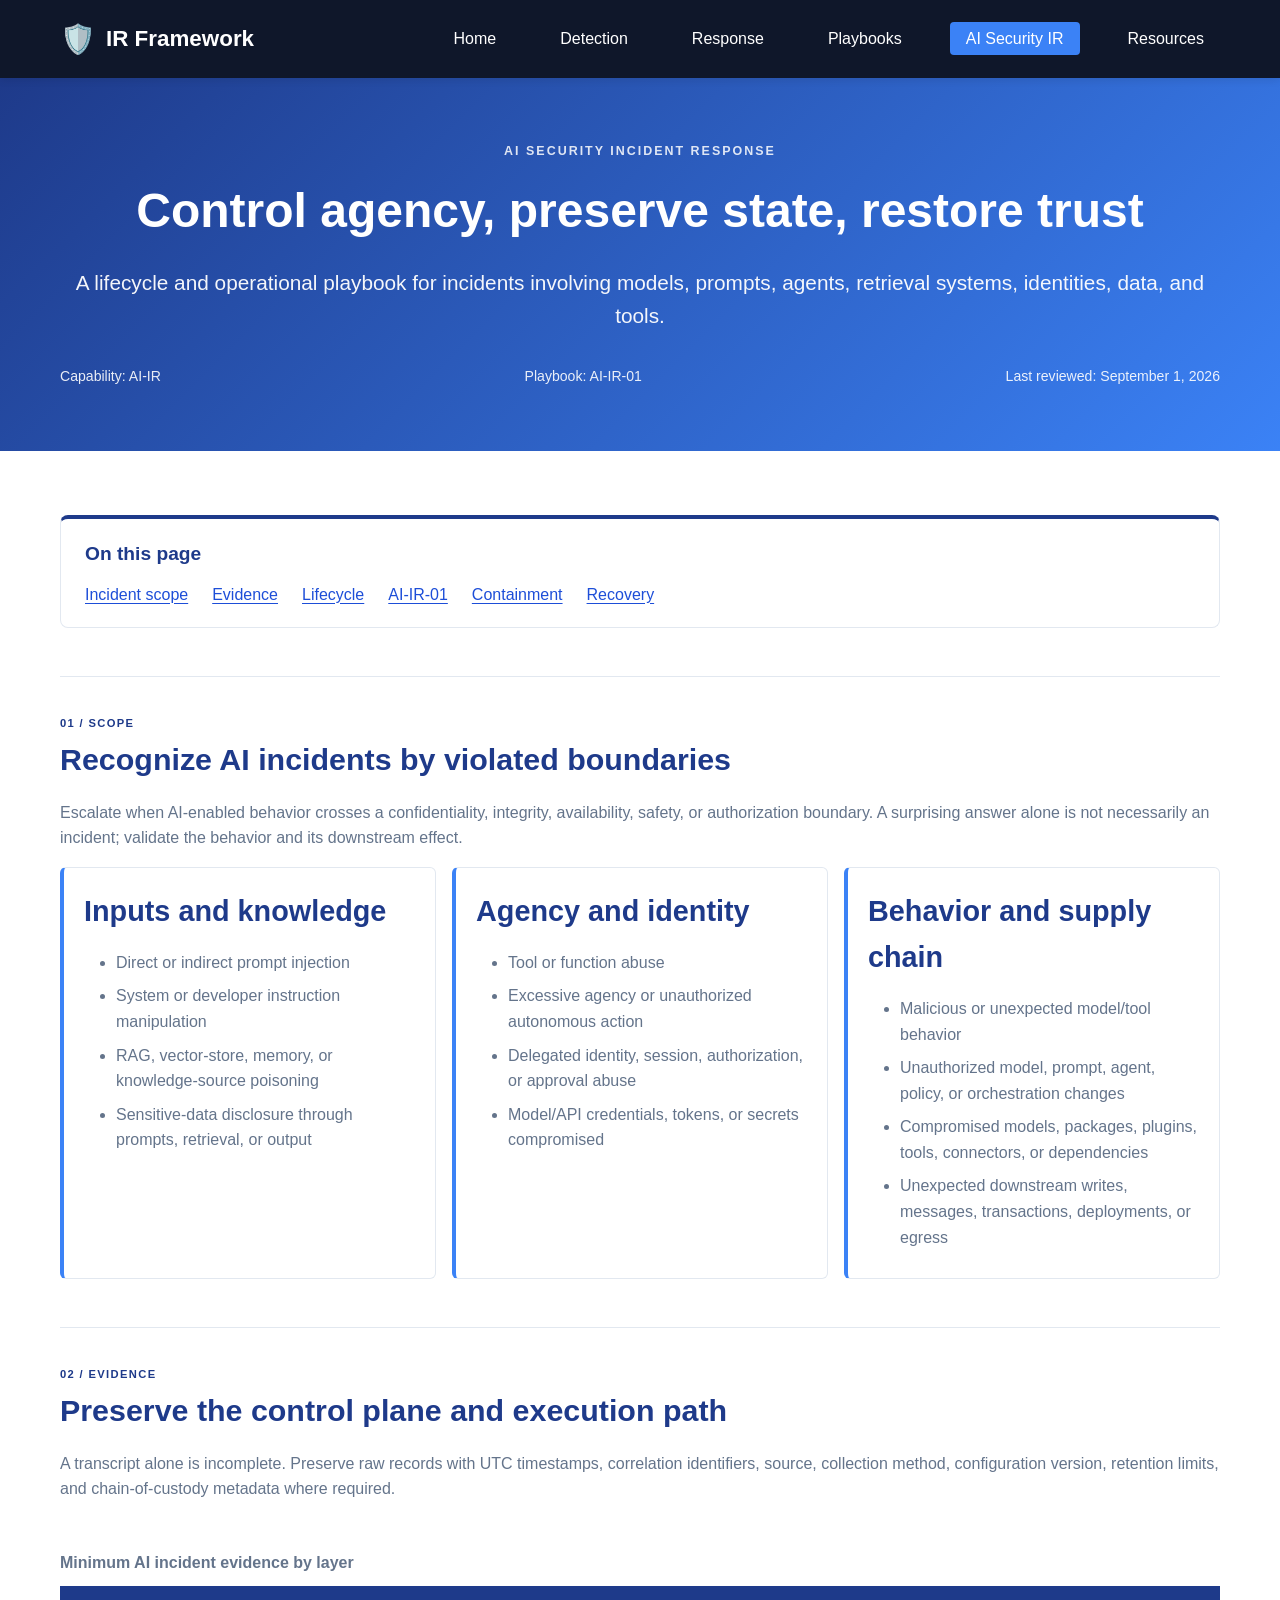
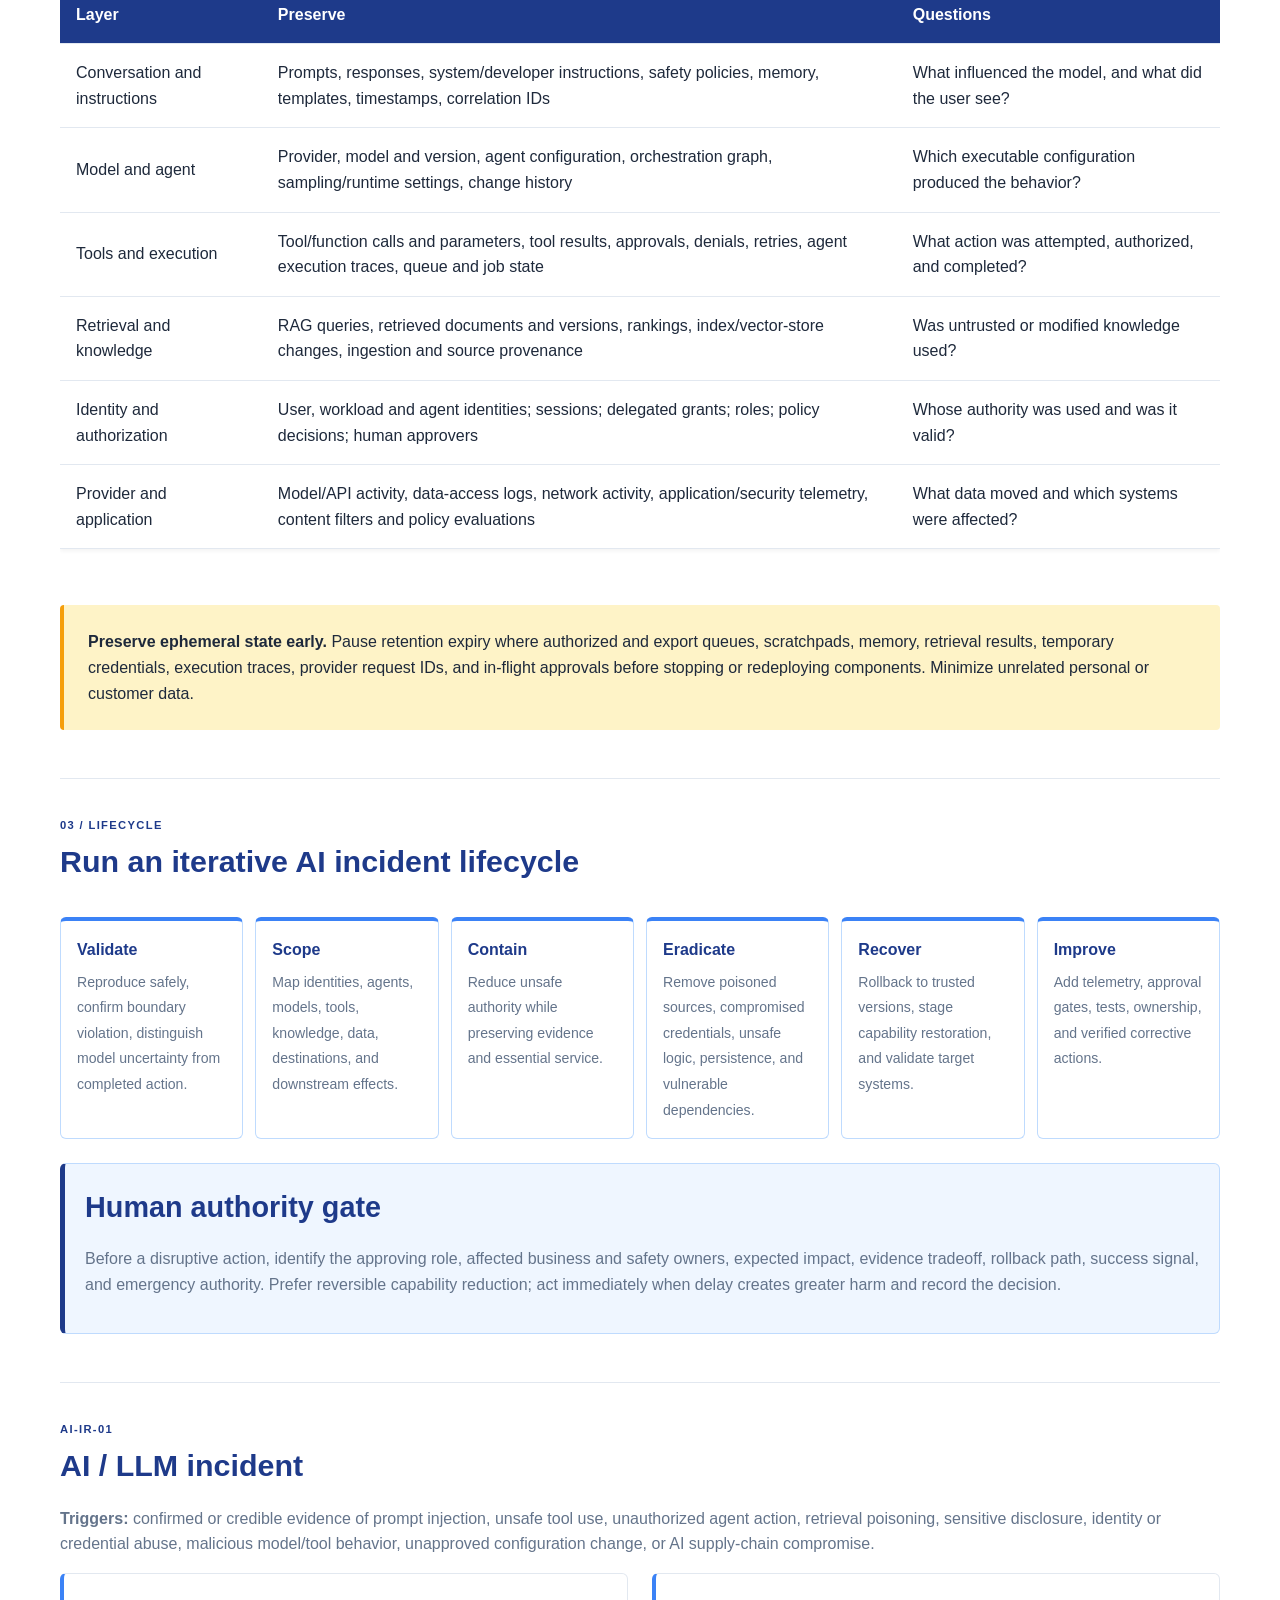
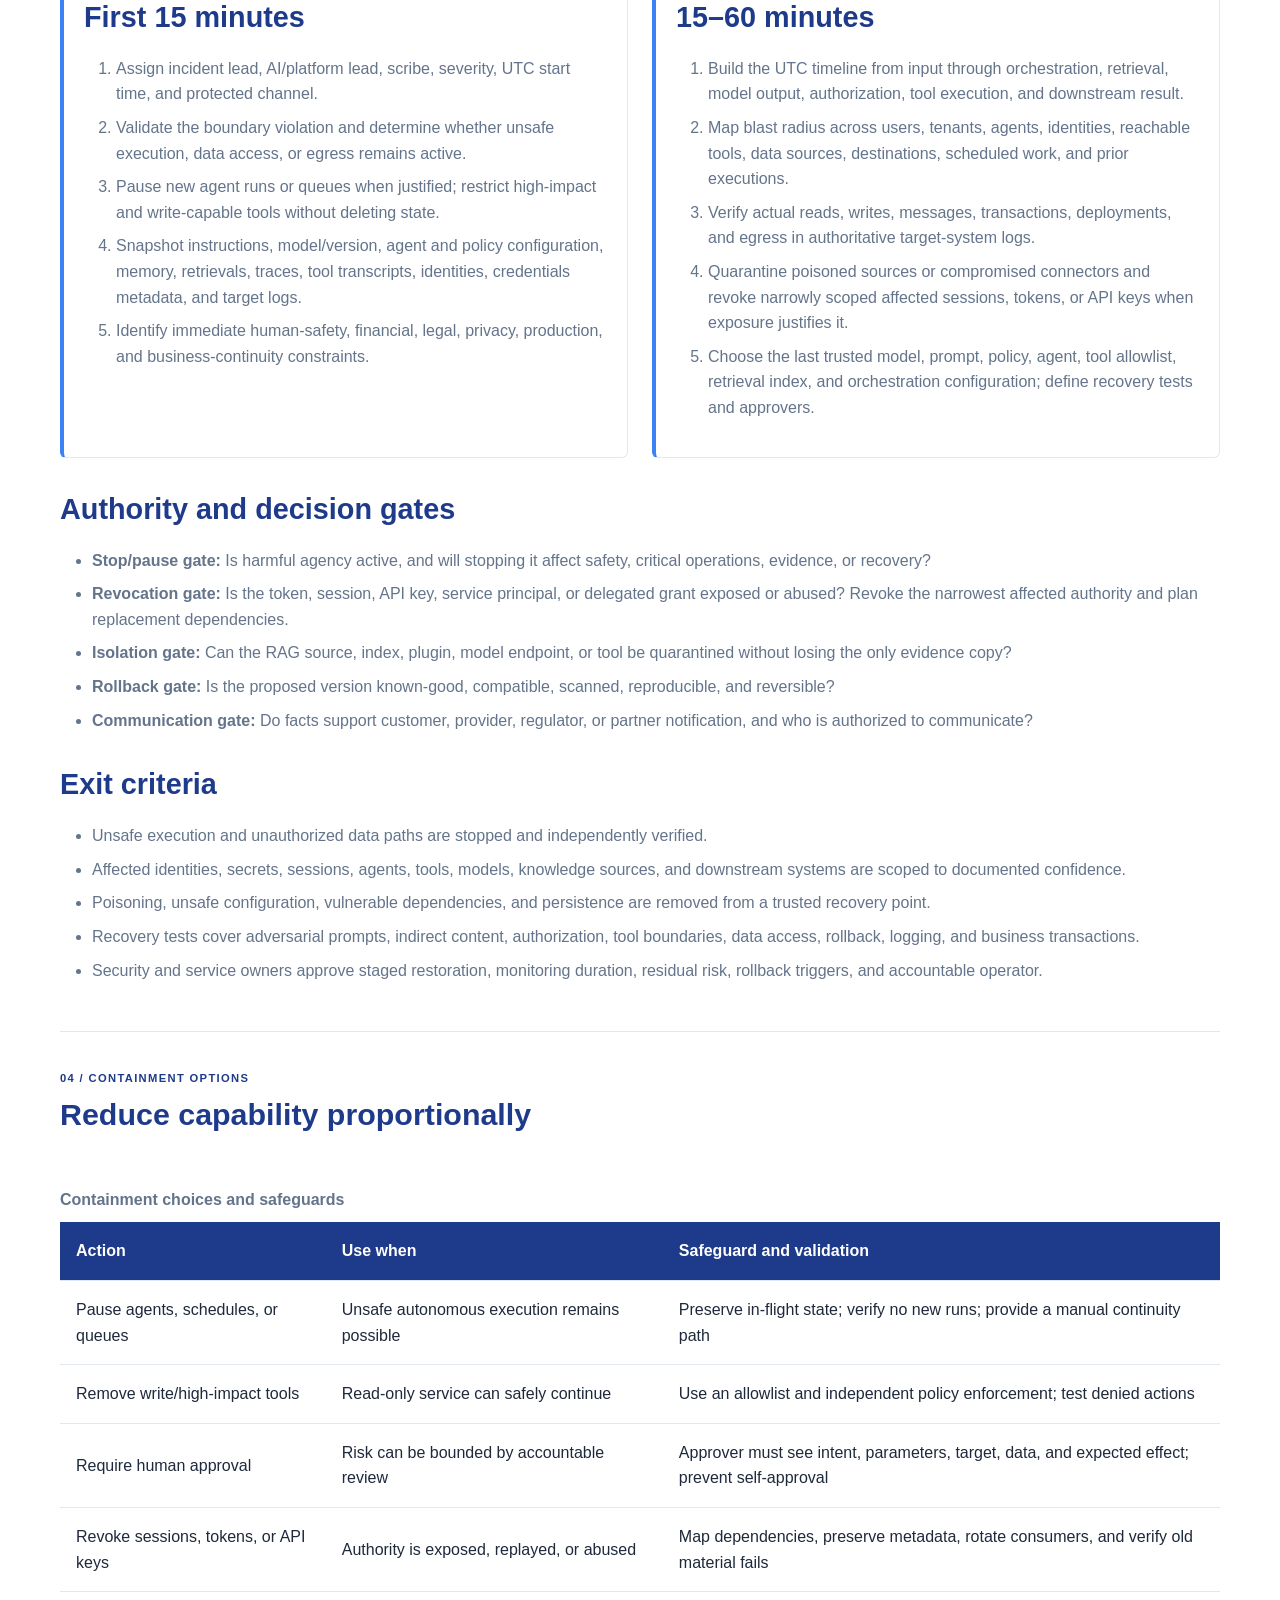
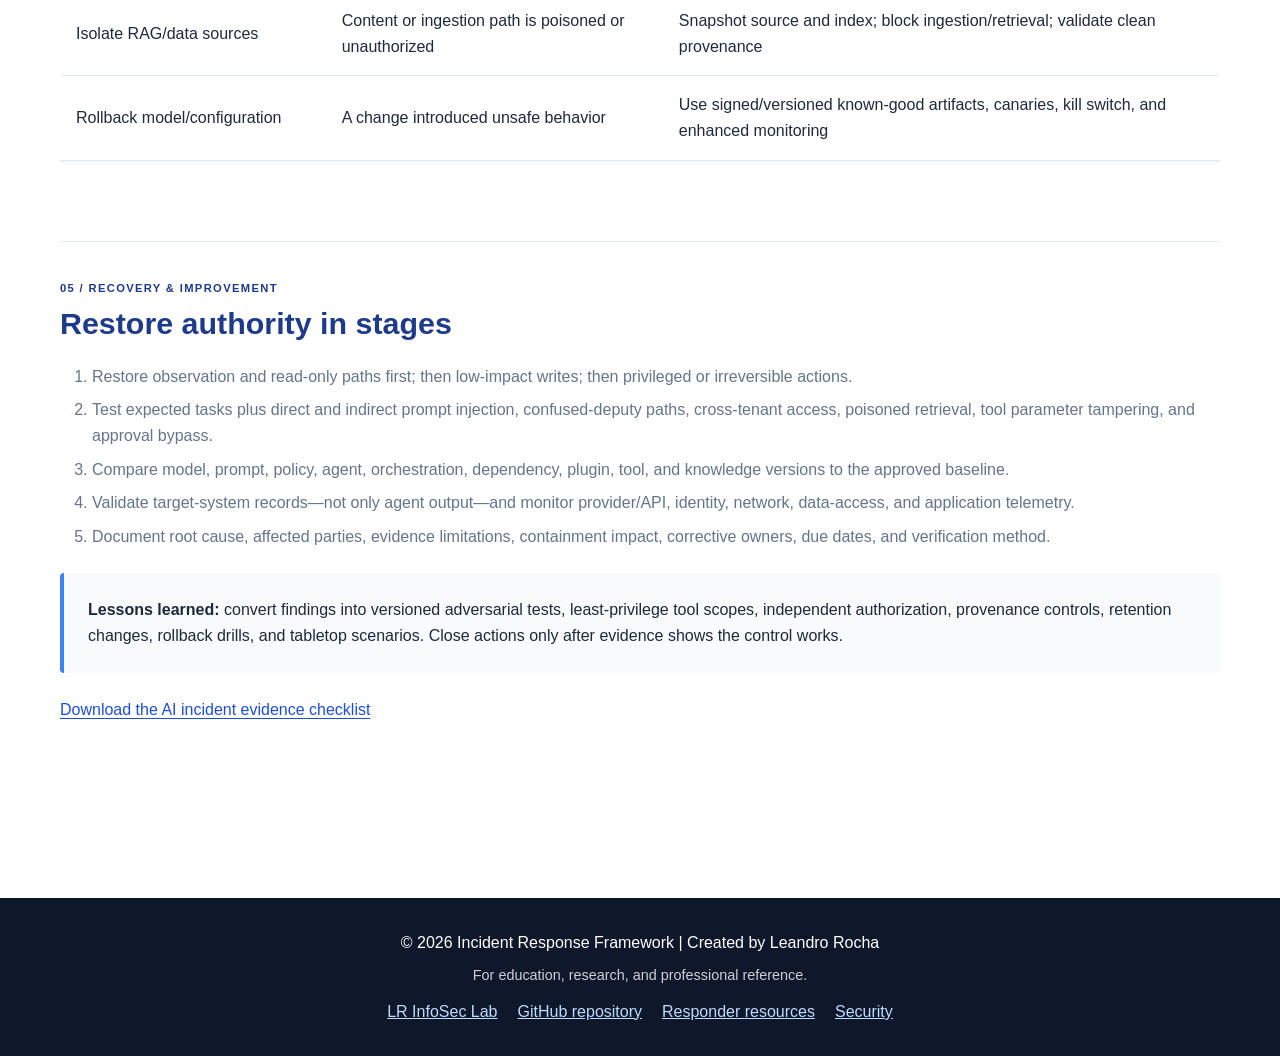
==== ai-security-ir.html @ ef82b5c9 "Add AI security incident response modernization" ====
<!DOCTYPE html>
<html lang="en">
<head>
    <meta charset="UTF-8"><meta name="viewport" content="width=device-width, initial-scale=1.0">
    <meta name="description" content="Operational AI and LLM incident response guidance covering agents, prompt injection, tools, retrieval, identities, evidence, containment, rollback, and recovery.">
    <meta http-equiv="Content-Security-Policy" content="default-src 'self'; style-src 'self'; script-src 'self'; img-src 'self' data:; font-src 'self'; connect-src 'none'; object-src 'none'; base-uri 'self'; form-action 'none'; upgrade-insecure-requests">
    <link rel="canonical" href="https://lrinfosec.com/IncidentResponse/ai-security-ir.html"><meta property="og:title" content="AI Security Incident Response | IR Framework"><meta property="og:description" content="Operational response guidance for incidents involving models, agents, retrieval systems, identities, and tools."><meta property="og:type" content="article"><meta property="og:url" content="https://lrinfosec.com/IncidentResponse/ai-security-ir.html">
    <title>AI Security Incident Response | IR Framework</title><link rel="icon" href="favicon.svg" type="image/svg+xml"><link rel="stylesheet" href="css/style.css">
</head>
<body>
    <a class="skip-link" href="#main-content">Skip to main content</a>
    <nav class="navbar" aria-label="Primary navigation"><div class="nav-container"><a class="nav-logo nav-logo-link" href="index.html" aria-label="IR Framework home"><span class="logo-icon" aria-hidden="true">🛡️</span><span class="logo-text">IR Framework</span></a><ul class="nav-menu"><li><a href="index.html">Home</a></li><li><a href="detection.html">Detection</a></li><li><a href="response.html">Response</a></li><li><a href="playbooks.html">Playbooks</a></li><li><a href="ai-security-ir.html" class="active" aria-current="page">AI Security IR</a></li><li><a href="resources.html">Resources</a></li></ul><button class="mobile-menu-toggle" type="button" aria-label="Open navigation menu" aria-expanded="false">☰</button></div></nav>
    <header class="hero hero-compact"><div class="container"><p class="eyebrow">AI SECURITY INCIDENT RESPONSE</p><h1>Control agency, preserve state, restore trust</h1><p class="hero-subtitle">A lifecycle and operational playbook for incidents involving models, prompts, agents, retrieval systems, identities, data, and tools.</p><div class="version-bar"><span>Capability: AI-IR</span><span>Playbook: AI-IR-01</span><span>Last reviewed: September 1, 2026</span></div></div></header>
    <main id="main-content"><section><div class="container">
        <nav class="page-index" aria-label="AI Security Incident Response sections"><h2>On this page</h2><div class="page-index-links"><a href="#scope">Incident scope</a><a href="#evidence">Evidence</a><a href="#lifecycle">Lifecycle</a><a href="#playbook">AI-IR-01</a><a href="#containment">Containment</a><a href="#recovery">Recovery</a></div></nav>

        <div class="content-section operational-section" id="scope"><span class="resource-tag">01 / SCOPE</span><h2>Recognize AI incidents by violated boundaries</h2><p>Escalate when AI-enabled behavior crosses a confidentiality, integrity, availability, safety, or authorization boundary. A surprising answer alone is not necessarily an incident; validate the behavior and its downstream effect.</p><div class="three-column"><div class="engineering-card"><h3>Inputs and knowledge</h3><ul><li>Direct or indirect prompt injection</li><li>System or developer instruction manipulation</li><li>RAG, vector-store, memory, or knowledge-source poisoning</li><li>Sensitive-data disclosure through prompts, retrieval, or output</li></ul></div><div class="engineering-card"><h3>Agency and identity</h3><ul><li>Tool or function abuse</li><li>Excessive agency or unauthorized autonomous action</li><li>Delegated identity, session, authorization, or approval abuse</li><li>Model/API credentials, tokens, or secrets compromised</li></ul></div><div class="engineering-card"><h3>Behavior and supply chain</h3><ul><li>Malicious or unexpected model/tool behavior</li><li>Unauthorized model, prompt, agent, policy, or orchestration changes</li><li>Compromised models, packages, plugins, tools, connectors, or dependencies</li><li>Unexpected downstream writes, messages, transactions, deployments, or egress</li></ul></div></div></div>

        <div class="content-section operational-section" id="evidence"><span class="resource-tag">02 / EVIDENCE</span><h2>Preserve the control plane and execution path</h2><p>A transcript alone is incomplete. Preserve raw records with UTC timestamps, correlation identifiers, source, collection method, configuration version, retention limits, and chain-of-custody metadata where required.</p><div class="table-scroll" tabindex="0" aria-label="AI incident evidence requirements, horizontally scrollable"><table><caption>Minimum AI incident evidence by layer</caption><thead><tr><th scope="col">Layer</th><th scope="col">Preserve</th><th scope="col">Questions</th></tr></thead><tbody><tr><td>Conversation and instructions</td><td>Prompts, responses, system/developer instructions, safety policies, memory, templates, timestamps, correlation IDs</td><td>What influenced the model, and what did the user see?</td></tr><tr><td>Model and agent</td><td>Provider, model and version, agent configuration, orchestration graph, sampling/runtime settings, change history</td><td>Which executable configuration produced the behavior?</td></tr><tr><td>Tools and execution</td><td>Tool/function calls and parameters, tool results, approvals, denials, retries, agent execution traces, queue and job state</td><td>What action was attempted, authorized, and completed?</td></tr><tr><td>Retrieval and knowledge</td><td>RAG queries, retrieved documents and versions, rankings, index/vector-store changes, ingestion and source provenance</td><td>Was untrusted or modified knowledge used?</td></tr><tr><td>Identity and authorization</td><td>User, workload and agent identities; sessions; delegated grants; roles; policy decisions; human approvers</td><td>Whose authority was used and was it valid?</td></tr><tr><td>Provider and application</td><td>Model/API activity, data-access logs, network activity, application/security telemetry, content filters and policy evaluations</td><td>What data moved and which systems were affected?</td></tr></tbody></table></div><div class="warning-box"><strong>Preserve ephemeral state early.</strong> Pause retention expiry where authorized and export queues, scratchpads, memory, retrieval results, temporary credentials, execution traces, provider request IDs, and in-flight approvals before stopping or redeploying components. Minimize unrelated personal or customer data.</div></div>

        <div class="content-section operational-section" id="lifecycle"><span class="resource-tag">03 / LIFECYCLE</span><h2>Run an iterative AI incident lifecycle</h2><div class="workflow" aria-label="AI incident response lifecycle"><div class="workflow-step"><strong>Validate</strong><span>Reproduce safely, confirm boundary violation, distinguish model uncertainty from completed action.</span></div><div class="workflow-step"><strong>Scope</strong><span>Map identities, agents, models, tools, knowledge, data, destinations, and downstream effects.</span></div><div class="workflow-step"><strong>Contain</strong><span>Reduce unsafe authority while preserving evidence and essential service.</span></div><div class="workflow-step"><strong>Eradicate</strong><span>Remove poisoned sources, compromised credentials, unsafe logic, persistence, and vulnerable dependencies.</span></div><div class="workflow-step"><strong>Recover</strong><span>Rollback to trusted versions, stage capability restoration, and validate target systems.</span></div><div class="workflow-step"><strong>Improve</strong><span>Add telemetry, approval gates, tests, ownership, and verified corrective actions.</span></div></div><div class="decision-gate"><h3>Human authority gate</h3><p>Before a disruptive action, identify the approving role, affected business and safety owners, expected impact, evidence tradeoff, rollback path, success signal, and emergency authority. Prefer reversible capability reduction; act immediately when delay creates greater harm and record the decision.</p></div></div>

        <article class="content-section operational-section" id="playbook"><span class="resource-tag">AI-IR-01</span><h2>AI / LLM incident</h2><p><strong>Triggers:</strong> confirmed or credible evidence of prompt injection, unsafe tool use, unauthorized agent action, retrieval poisoning, sensitive disclosure, identity or credential abuse, malicious model/tool behavior, unapproved configuration change, or AI supply-chain compromise.</p><div class="two-column"><div class="engineering-card"><h3>First 15 minutes</h3><ol><li>Assign incident lead, AI/platform lead, scribe, severity, UTC start time, and protected channel.</li><li>Validate the boundary violation and determine whether unsafe execution, data access, or egress remains active.</li><li>Pause new agent runs or queues when justified; restrict high-impact and write-capable tools without deleting state.</li><li>Snapshot instructions, model/version, agent and policy configuration, memory, retrievals, traces, tool transcripts, identities, credentials metadata, and target logs.</li><li>Identify immediate human-safety, financial, legal, privacy, production, and business-continuity constraints.</li></ol></div><div class="engineering-card"><h3>15–60 minutes</h3><ol><li>Build the UTC timeline from input through orchestration, retrieval, model output, authorization, tool execution, and downstream result.</li><li>Map blast radius across users, tenants, agents, identities, reachable tools, data sources, destinations, scheduled work, and prior executions.</li><li>Verify actual reads, writes, messages, transactions, deployments, and egress in authoritative target-system logs.</li><li>Quarantine poisoned sources or compromised connectors and revoke narrowly scoped affected sessions, tokens, or API keys when exposure justifies it.</li><li>Choose the last trusted model, prompt, policy, agent, tool allowlist, retrieval index, and orchestration configuration; define recovery tests and approvers.</li></ol></div></div>
        <h3>Authority and decision gates</h3><ul><li><strong>Stop/pause gate:</strong> Is harmful agency active, and will stopping it affect safety, critical operations, evidence, or recovery?</li><li><strong>Revocation gate:</strong> Is the token, session, API key, service principal, or delegated grant exposed or abused? Revoke the narrowest affected authority and plan replacement dependencies.</li><li><strong>Isolation gate:</strong> Can the RAG source, index, plugin, model endpoint, or tool be quarantined without losing the only evidence copy?</li><li><strong>Rollback gate:</strong> Is the proposed version known-good, compatible, scanned, reproducible, and reversible?</li><li><strong>Communication gate:</strong> Do facts support customer, provider, regulator, or partner notification, and who is authorized to communicate?</li></ul>
        <h3>Exit criteria</h3><ul><li>Unsafe execution and unauthorized data paths are stopped and independently verified.</li><li>Affected identities, secrets, sessions, agents, tools, models, knowledge sources, and downstream systems are scoped to documented confidence.</li><li>Poisoning, unsafe configuration, vulnerable dependencies, and persistence are removed from a trusted recovery point.</li><li>Recovery tests cover adversarial prompts, indirect content, authorization, tool boundaries, data access, rollback, logging, and business transactions.</li><li>Security and service owners approve staged restoration, monitoring duration, residual risk, rollback triggers, and accountable operator.</li></ul></article>

        <div class="content-section operational-section" id="containment"><span class="resource-tag">04 / CONTAINMENT OPTIONS</span><h2>Reduce capability proportionally</h2><div class="table-scroll" tabindex="0" aria-label="AI containment options, horizontally scrollable"><table><caption>Containment choices and safeguards</caption><thead><tr><th scope="col">Action</th><th scope="col">Use when</th><th scope="col">Safeguard and validation</th></tr></thead><tbody><tr><td>Pause agents, schedules, or queues</td><td>Unsafe autonomous execution remains possible</td><td>Preserve in-flight state; verify no new runs; provide a manual continuity path</td></tr><tr><td>Remove write/high-impact tools</td><td>Read-only service can safely continue</td><td>Use an allowlist and independent policy enforcement; test denied actions</td></tr><tr><td>Require human approval</td><td>Risk can be bounded by accountable review</td><td>Approver must see intent, parameters, target, data, and expected effect; prevent self-approval</td></tr><tr><td>Revoke sessions, tokens, or API keys</td><td>Authority is exposed, replayed, or abused</td><td>Map dependencies, preserve metadata, rotate consumers, and verify old material fails</td></tr><tr><td>Isolate RAG/data sources</td><td>Content or ingestion path is poisoned or unauthorized</td><td>Snapshot source and index; block ingestion/retrieval; validate clean provenance</td></tr><tr><td>Rollback model/configuration</td><td>A change introduced unsafe behavior</td><td>Use signed/versioned known-good artifacts, canaries, kill switch, and enhanced monitoring</td></tr></tbody></table></div></div>

        <div class="content-section operational-section" id="recovery"><span class="resource-tag">05 / RECOVERY &amp; IMPROVEMENT</span><h2>Restore authority in stages</h2><ol><li>Restore observation and read-only paths first; then low-impact writes; then privileged or irreversible actions.</li><li>Test expected tasks plus direct and indirect prompt injection, confused-deputy paths, cross-tenant access, poisoned retrieval, tool parameter tampering, and approval bypass.</li><li>Compare model, prompt, policy, agent, orchestration, dependency, plugin, tool, and knowledge versions to the approved baseline.</li><li>Validate target-system records—not only agent output—and monitor provider/API, identity, network, data-access, and application telemetry.</li><li>Document root cause, affected parties, evidence limitations, containment impact, corrective owners, due dates, and verification method.</li></ol><div class="info-box"><strong>Lessons learned:</strong> convert findings into versioned adversarial tests, least-privilege tool scopes, independent authorization, provenance controls, retention changes, rollback drills, and tabletop scenarios. Close actions only after evidence shows the control works.</div><p><a class="text-link" href="resources/templates/ai-incident-evidence-checklist.md" download>Download the AI incident evidence checklist</a></p></div>
    </div></section></main>
    <footer><div class="container"><p>&copy; 2026 Incident Response Framework | Created by Leandro Rocha</p><p class="footer-note">For education, research, and professional reference.</p><div class="site-footer-links"><a href="https://lrinfosec.com/">LR InfoSec Lab</a><a href="https://github.com/leandroer/IncidentResponse">GitHub repository</a><a href="resources.html">Responder resources</a><a href="security.txt">Security</a></div></div></footer><script src="js/main.js"></script>
</body></html>
---- css/style.css ----
/* Global Styles */
:root {
    --primary-color: #1e3a8a;
    --secondary-color: #3b82f6;
    --accent-color: #60a5fa;
    --dark-bg: #0f172a;
    --light-bg: #f8fafc;
    --text-primary: #1e293b;
    --text-secondary: #64748b;
    --border-color: #e2e8f0;
    --success-color: #10b981;
    --warning-color: #f59e0b;
    --danger-color: #ef4444;
}

* {
    margin: 0;
    padding: 0;
    box-sizing: border-box;
}

body {
    font-family: -apple-system, BlinkMacSystemFont, 'Segoe UI', Roboto, 'Helvetica Neue', Arial, sans-serif;
    line-height: 1.6;
    color: var(--text-primary);
    background-color: #ffffff;
}

a:focus-visible,
button:focus-visible,
summary:focus-visible,
[tabindex]:focus-visible {
    outline: 3px solid var(--accent-color);
    outline-offset: 3px;
}

.skip-link {
    position: absolute;
    left: 1rem;
    top: -5rem;
    z-index: 2000;
    padding: 0.75rem 1rem;
    color: white;
    background: var(--dark-bg);
    border-radius: 4px;
}

.skip-link:focus { top: 1rem; }

.container {
    max-width: 1200px;
    margin: 0 auto;
    padding: 0 20px;
}

/* Navigation */
.navbar {
    background-color: var(--dark-bg);
    color: white;
    padding: 1rem 0;
    position: sticky;
    top: 0;
    z-index: 1000;
    box-shadow: 0 2px 8px rgba(0,0,0,0.1);
}

.nav-container {
    max-width: 1200px;
    margin: 0 auto;
    padding: 0 20px;
    display: flex;
    justify-content: space-between;
    align-items: center;
}

.nav-logo {
    display: flex;
    align-items: center;
    gap: 10px;
    font-size: 1.4rem;
    font-weight: 700;
}

.nav-logo-link {
    color: white;
    text-decoration: none;
}

.logo-icon {
    font-size: 1.8rem;
}

.nav-menu {
    display: flex;
    list-style: none;
    gap: 2rem;
}

.nav-menu a {
    color: white;
    text-decoration: none;
    font-weight: 500;
    padding: 0.5rem 1rem;
    border-radius: 4px;
    transition: background-color 0.3s;
}

.nav-menu a:hover,
.nav-menu a.active {
    background-color: var(--secondary-color);
}

.mobile-menu-toggle {
    display: none;
    background: none;
    border: none;
    color: white;
    font-size: 1.5rem;
    cursor: pointer;
}

/* Hero Section */
.hero {
    background: linear-gradient(135deg, var(--primary-color) 0%, var(--secondary-color) 100%);
    color: white;
    padding: 5rem 0;
    text-align: center;
}

.hero h1 {
    font-size: 3rem;
    margin-bottom: 1rem;
    font-weight: 700;
}

.hero-subtitle {
    font-size: 1.3rem;
    margin-bottom: 2rem;
    opacity: 0.95;
}

.hero-compact { padding: 4rem 0; }

.hero-context {
    max-width: 820px;
    margin: 0 auto 1.5rem;
    font-size: 1.05rem;
    opacity: 0.9;
}

.hero-cta {
    display: flex;
    gap: 1rem;
    justify-content: center;
    flex-wrap: wrap;
}

/* Buttons */
.btn {
    padding: 0.875rem 2rem;
    border-radius: 6px;
    text-decoration: none;
    font-weight: 600;
    transition: all 0.3s;
    display: inline-block;
    border: 2px solid transparent;
}

.btn-primary {
    background-color: white;
    color: var(--primary-color);
}

.btn-primary:hover {
    transform: translateY(-2px);
    box-shadow: 0 4px 12px rgba(255,255,255,0.3);
}

.btn-secondary {
    background-color: transparent;
    color: white;
    border-color: white;
}

.btn-secondary:hover {
    background-color: white;
    color: var(--primary-color);
}

/* Sections */
section {
    padding: 4rem 0;
}

section h2 {
    font-size: 2.5rem;
    margin-bottom: 1rem;
    color: var(--primary-color);
    text-align: center;
}

.section-intro {
    text-align: center;
    font-size: 1.1rem;
    color: var(--text-secondary);
    max-width: 800px;
    margin: 0 auto 3rem;
}

/* Cards */
.cards {
    display: grid;
    grid-template-columns: repeat(auto-fit, minmax(300px, 1fr));
    gap: 2rem;
    margin-top: 3rem;
}

.card {
    background: white;
    border: 1px solid var(--border-color);
    border-radius: 8px;
    padding: 2rem;
    transition: all 0.3s;
    box-shadow: 0 2px 4px rgba(0,0,0,0.05);
}

.card:hover {
    transform: translateY(-4px);
    box-shadow: 0 8px 16px rgba(0,0,0,0.1);
    border-color: var(--secondary-color);
}

.card-icon {
    font-size: 3rem;
    margin-bottom: 1rem;
}

.card-label {
    display: inline-block;
    margin-bottom: 1rem;
    color: var(--primary-color);
    font-size: 0.72rem;
    font-weight: 800;
    letter-spacing: 0.12em;
}

.card h3 {
    font-size: 1.5rem;
    margin-bottom: 1rem;
    color: var(--primary-color);
}

.card p {
    color: var(--text-secondary);
    margin-bottom: 1rem;
}

.card-link {
    color: var(--secondary-color);
    text-decoration: none;
    font-weight: 600;
    transition: color 0.3s;
}

.card-link:hover {
    color: var(--primary-color);
}

/* Incident Lifecycle */
.incident-lifecycle {
    background-color: var(--light-bg);
}

.lifecycle-stages {
    display: flex;
    align-items: center;
    justify-content: center;
    flex-wrap: wrap;
    gap: 1rem;
    margin-top: 3rem;
}

.stage {
    background: white;
    border: 2px solid var(--secondary-color);
    border-radius: 8px;
    padding: 1.5rem;
    text-align: center;
    min-width: 160px;
    flex: 1;
    max-width: 180px;
}

.stage-number {
    background-color: var(--secondary-color);
    color: white;
    width: 40px;
    height: 40px;
    border-radius: 50%;
    display: flex;
    align-items: center;
    justify-content: center;
    font-weight: 700;
    margin: 0 auto 1rem;
    font-size: 1.2rem;
}

.stage h3 {
    font-size: 1.1rem;
    margin-bottom: 0.5rem;
    color: var(--primary-color);
}

.stage p {
    font-size: 0.9rem;
    color: var(--text-secondary);
}

.stage-arrow {
    font-size: 2rem;
    color: var(--secondary-color);
    font-weight: 700;
}

/* Quick Start */
.quick-start-grid {
    display: grid;
    grid-template-columns: repeat(auto-fit, minmax(400px, 1fr));
    gap: 2rem;
    margin-top: 2rem;
}

.quick-start-item {
    background: var(--light-bg);
    border-left: 4px solid var(--secondary-color);
    padding: 2rem;
    border-radius: 4px;
}

.quick-start-item h3 {
    color: var(--primary-color);
    margin-bottom: 1rem;
    font-size: 1.3rem;
}

.quick-start-item ul {
    list-style: none;
    padding-left: 0;
}

.quick-start-item li {
    padding: 0.5rem 0;
    padding-left: 1.5rem;
    position: relative;
    color: var(--text-secondary);
}

.quick-start-item li:before {
    content: "✓";
    position: absolute;
    left: 0;
    color: var(--success-color);
    font-weight: 700;
}

/* Content Sections */
.content-section {
    margin: 3rem 0;
}

.page-index {
    margin: 0 0 2.5rem;
    border: 1px solid var(--border-color);
    border-top: 4px solid var(--primary-color);
    border-radius: 8px;
    padding: 1.25rem 1.5rem;
    background: #fff;
}

.page-index h2 {
    text-align: left;
    font-size: 1.2rem;
    margin-bottom: 0.75rem;
}

.page-index-links {
    display: flex;
    flex-wrap: wrap;
    gap: 0.55rem 1.5rem;
}

.page-index a,
.text-link {
    color: #1d4ed8;
    text-underline-offset: 3px;
}

.operational-section {
    scroll-margin-top: 6rem;
    border-top: 1px solid var(--border-color);
    padding-top: 2rem;
}

.operational-section > h1,
.operational-section > h2 {
    text-align: left;
    font-size: 1.9rem;
    color: var(--primary-color);
    margin-bottom: 1rem;
}

.operational-section > h3 {
    margin-top: 1.75rem;
}

.two-column {
    display: grid;
    grid-template-columns: repeat(2, minmax(0, 1fr));
    gap: 1.5rem;
}

.three-column {
    display: grid;
    grid-template-columns: repeat(3, minmax(0, 1fr));
    gap: 1rem;
}

.engineering-card {
    border: 1px solid var(--border-color);
    border-left: 4px solid var(--secondary-color);
    border-radius: 6px;
    padding: 1.25rem;
    background: #fff;
}

.engineering-card h3 {
    margin: 0 0 0.6rem;
    font-size: 1.1rem;
}

.engineering-card p:last-child,
.engineering-card ul:last-child { margin-bottom: 0; }

.decision-gate {
    margin: 1.5rem 0;
    border: 1px solid #bfdbfe;
    border-left: 5px solid var(--primary-color);
    border-radius: 6px;
    padding: 1.25rem;
    background: #eff6ff;
}

.decision-gate h3 { margin: 0 0 0.65rem; color: var(--primary-color); font-size: 1.12rem; }

.workflow {
    display: grid;
    grid-template-columns: repeat(6, minmax(130px, 1fr));
    gap: 0.75rem;
    margin: 2rem 0 1rem;
}

.workflow-step {
    position: relative;
    border: 1px solid #bfdbfe;
    border-top: 4px solid var(--secondary-color);
    border-radius: 6px;
    padding: 1rem;
    background: #fff;
}

.workflow-step strong { display: block; color: var(--primary-color); margin-bottom: 0.35rem; }
.workflow-step span { color: var(--text-secondary); font-size: 0.88rem; }
.feedback-loop { text-align: center; color: var(--primary-color); font-weight: 700; margin-bottom: 2rem; }

.code-example {
    overflow-x: auto;
    margin: 1rem 0;
    border-radius: 6px;
    padding: 1.25rem;
    color: #dbeafe;
    background: #0f172a;
    font: 0.88rem/1.6 ui-monospace, SFMono-Regular, Menlo, Monaco, Consolas, monospace;
    white-space: pre;
}

.fact-assumption-grid {
    display: grid;
    grid-template-columns: repeat(4, minmax(0, 1fr));
    gap: 0.75rem;
}

.fact-assumption-grid > div {
    border: 1px solid var(--border-color);
    border-radius: 6px;
    padding: 1rem;
    background: var(--light-bg);
}

.fact-assumption-grid strong { color: var(--primary-color); display: block; margin-bottom: 0.4rem; }

.version-bar {
    display: flex;
    justify-content: space-between;
    flex-wrap: wrap;
    gap: 0.5rem 1.5rem;
    margin-top: 1.5rem;
    font-size: 0.88rem;
    opacity: 0.9;
}

.site-footer-links {
    display: flex;
    justify-content: center;
    flex-wrap: wrap;
    gap: 0.75rem 1.25rem;
    margin-top: 0.75rem;
}

.site-footer-links a { color: #bfdbfe; }

.content-section h3 {
    color: var(--primary-color);
    font-size: 1.8rem;
    margin-bottom: 1rem;
}

.content-section h4 {
    color: var(--secondary-color);
    font-size: 1.3rem;
    margin-top: 1.5rem;
    margin-bottom: 0.75rem;
}

.content-section p {
    color: var(--text-secondary);
    margin-bottom: 1rem;
}

.content-section ul, .content-section ol {
    color: var(--text-secondary);
    margin-bottom: 1rem;
    padding-left: 2rem;
}

.content-section li {
    margin-bottom: 0.5rem;
}

/* Responder resource library */
.resource-hero { padding: 4rem 0; }
.eyebrow { font-size: 0.78rem; font-weight: 800; letter-spacing: 0.16em; margin-bottom: 0.7rem; opacity: 0.85; }
.review-date { display: inline-block; border: 1px solid rgba(255,255,255,0.45); border-radius: 999px; padding: 0.35rem 0.8rem; font-size: 0.86rem; }
.resource-library { padding-top: 2.5rem; }
.resource-index { border: 1px solid var(--border-color); border-top: 4px solid var(--primary-color); border-radius: 8px; padding: 1.5rem; background: #fff; box-shadow: 0 2px 8px rgba(15,23,42,0.06); }
.resource-index h2 { text-align: left; font-size: 1.25rem; margin-bottom: 1rem; }
.resource-index-grid { display: grid; grid-template-columns: repeat(auto-fit,minmax(180px,1fr)); gap: 0.6rem 1.25rem; }
.resource-index a, .linked-list a, .resource-card a, table a { color: #1d4ed8; text-decoration-thickness: 1px; text-underline-offset: 3px; }
.resource-index a:hover, .linked-list a:hover, .resource-card a:hover, table a:hover { color: var(--primary-color); text-decoration-thickness: 2px; }
.resource-principle h2 { text-align: left; font-size: 1.2rem; margin-bottom: 0.4rem; }
.resource-principle p { margin: 0; }
.resource-section { scroll-margin-top: 6rem; padding-top: 1rem; border-top: 1px solid var(--border-color); }
.section-heading { display: grid; grid-template-columns: minmax(280px,1fr) minmax(280px,0.85fr); gap: 2rem; align-items: end; margin-bottom: 1.5rem; }
.section-heading h2 { text-align: left; font-size: 1.8rem; margin: 0.25rem 0 0; }
.section-heading p { margin: 0; }
.resource-tag { display: inline-block; color: var(--primary-color); font-size: 0.7rem; font-weight: 800; letter-spacing: 0.12em; }
.resource-cards { display: grid; grid-template-columns: repeat(auto-fit,minmax(250px,1fr)); gap: 1rem; }
.resource-card { border: 1px solid var(--border-color); border-radius: 6px; padding: 1.25rem; background: #fff; }
.resource-card h3 { font-size: 1.05rem; margin-bottom: 0.55rem; }
.resource-card p { margin: 0; font-size: 0.95rem; }
.resource-columns { display: grid; grid-template-columns: repeat(auto-fit,minmax(260px,1fr)); gap: 1.5rem; }
.resource-columns > div { border-left: 3px solid var(--border-color); padding-left: 1.15rem; }
.resource-columns h3, .warning-box h3, .info-box h3 { color: var(--primary-color); font-size: 1.08rem; margin-bottom: 0.75rem; }
.linked-list { padding-left: 1.25rem; }
.tool-list { columns: 2 320px; column-gap: 3rem; }
.tool-list li { break-inside: avoid; }
details { margin-top: 1.25rem; padding: 1rem 1.15rem; border: 1px solid var(--border-color); border-radius: 6px; background: var(--light-bg); }
summary { cursor: pointer; color: var(--primary-color); font-weight: 700; }
details ul { margin-top: 1rem; }
.table-scroll { overflow-x: auto; border-radius: 6px; }
caption { text-align: left; color: var(--text-secondary); font-weight: 700; padding: 0 0 0.65rem; }
.field-kit-grid { display: grid; grid-template-columns: repeat(auto-fit,minmax(250px,1fr)); gap: 0.9rem; }
.field-kit-item { display: flex; flex-direction: column; min-height: 115px; padding: 1.1rem; color: var(--text-primary); text-decoration: none; border: 1px solid var(--border-color); border-left: 4px solid var(--secondary-color); border-radius: 6px; background: #fff; transition: border-color 0.2s, transform 0.2s; }
.field-kit-item:hover { border-color: var(--secondary-color); transform: translateY(-2px); }
.field-kit-item strong::after { content: "  ↓"; color: var(--secondary-color); }
.field-kit-item span { color: var(--text-secondary); margin-top: 0.45rem; font-size: 0.9rem; }

.info-box {
    background-color: var(--light-bg);
    border-left: 4px solid var(--secondary-color);
    padding: 1.5rem;
    margin: 1.5rem 0;
    border-radius: 4px;
}

.warning-box {
    background-color: #fef3c7;
    border-left: 4px solid var(--warning-color);
    padding: 1.5rem;
    margin: 1.5rem 0;
    border-radius: 4px;
}

.danger-box {
    background-color: #fee2e2;
    border-left: 4px solid var(--danger-color);
    padding: 1.5rem;
    margin: 1.5rem 0;
    border-radius: 4px;
}

/* Tables */
table {
    width: 100%;
    border-collapse: collapse;
    margin: 2rem 0;
    background: white;
    box-shadow: 0 2px 4px rgba(0,0,0,0.05);
}

thead {
    background-color: var(--primary-color);
    color: white;
}

th, td {
    padding: 1rem;
    text-align: left;
    border-bottom: 1px solid var(--border-color);
}

tr:hover {
    background-color: var(--light-bg);
}

/* Footer */
footer {
    background-color: var(--dark-bg);
    color: white;
    text-align: center;
    padding: 2rem 0;
    margin-top: 4rem;
}

.footer-note {
    margin-top: 0.5rem;
    opacity: 0.8;
    font-size: 0.9rem;
}

/* Responsive Design */
@media (max-width: 768px) {
    .nav-menu {
        display: none;
        position: absolute;
        top: 100%;
        left: 0;
        right: 0;
        background-color: var(--dark-bg);
        flex-direction: column;
        gap: 0;
        padding: 1rem 0;
    }

    .nav-menu.active {
        display: flex;
    }

    .mobile-menu-toggle {
        display: block;
    }

    .hero h1 {
        font-size: 2rem;
    }

    .hero-subtitle {
        font-size: 1.1rem;
    }

    .lifecycle-stages {
        flex-direction: column;
    }

    .stage-arrow {
        transform: rotate(90deg);
    }

    .quick-start-grid {
        grid-template-columns: 1fr;
    }

    section h2 {
        font-size: 2rem;
    }

    .section-heading { grid-template-columns: 1fr; gap: 0.5rem; }
    .resource-index-grid { grid-template-columns: 1fr 1fr; }
    .resource-section table { min-width: 760px; }
    .two-column, .three-column, .fact-assumption-grid { grid-template-columns: 1fr; }
    .workflow { grid-template-columns: 1fr; }
    .content-section table { min-width: 720px; }
    .content-section:has(table) { overflow-x: auto; }
}

@media (max-width: 480px) {
    .resource-index-grid { grid-template-columns: 1fr; }
}
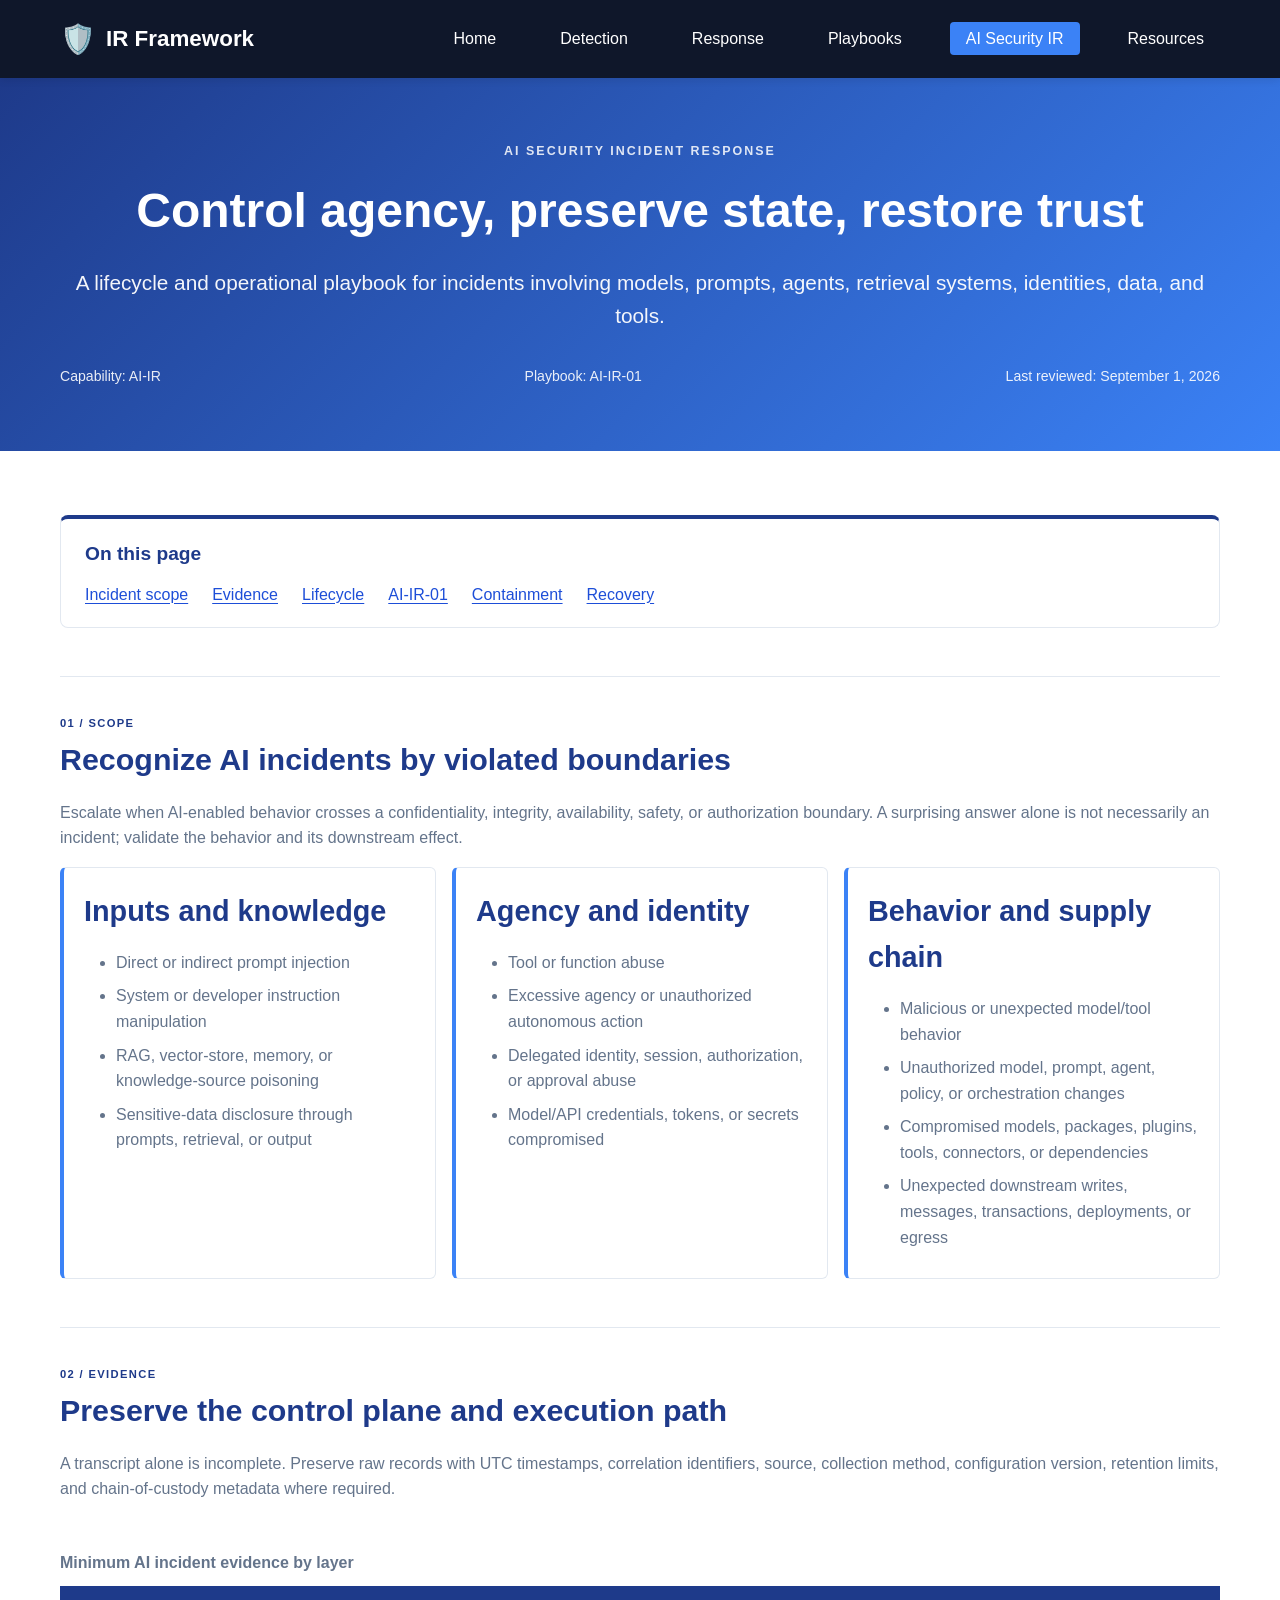
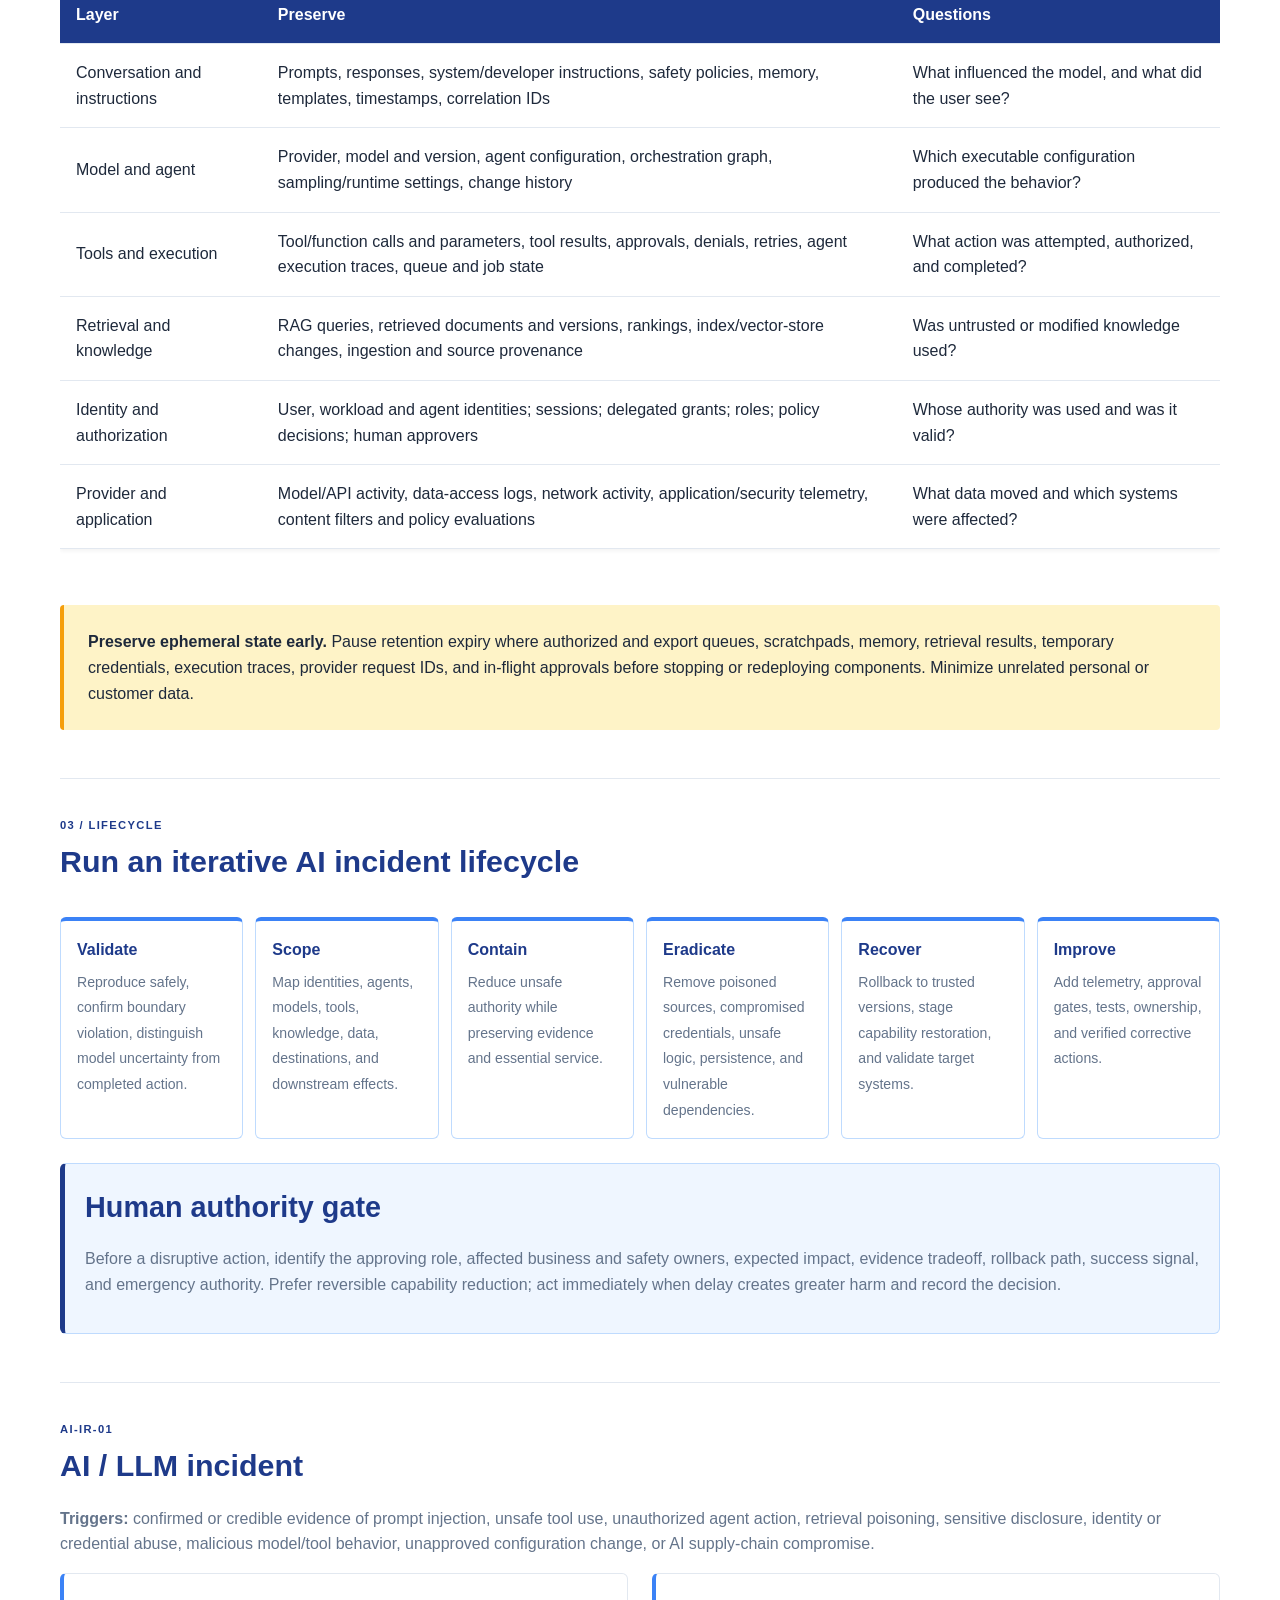
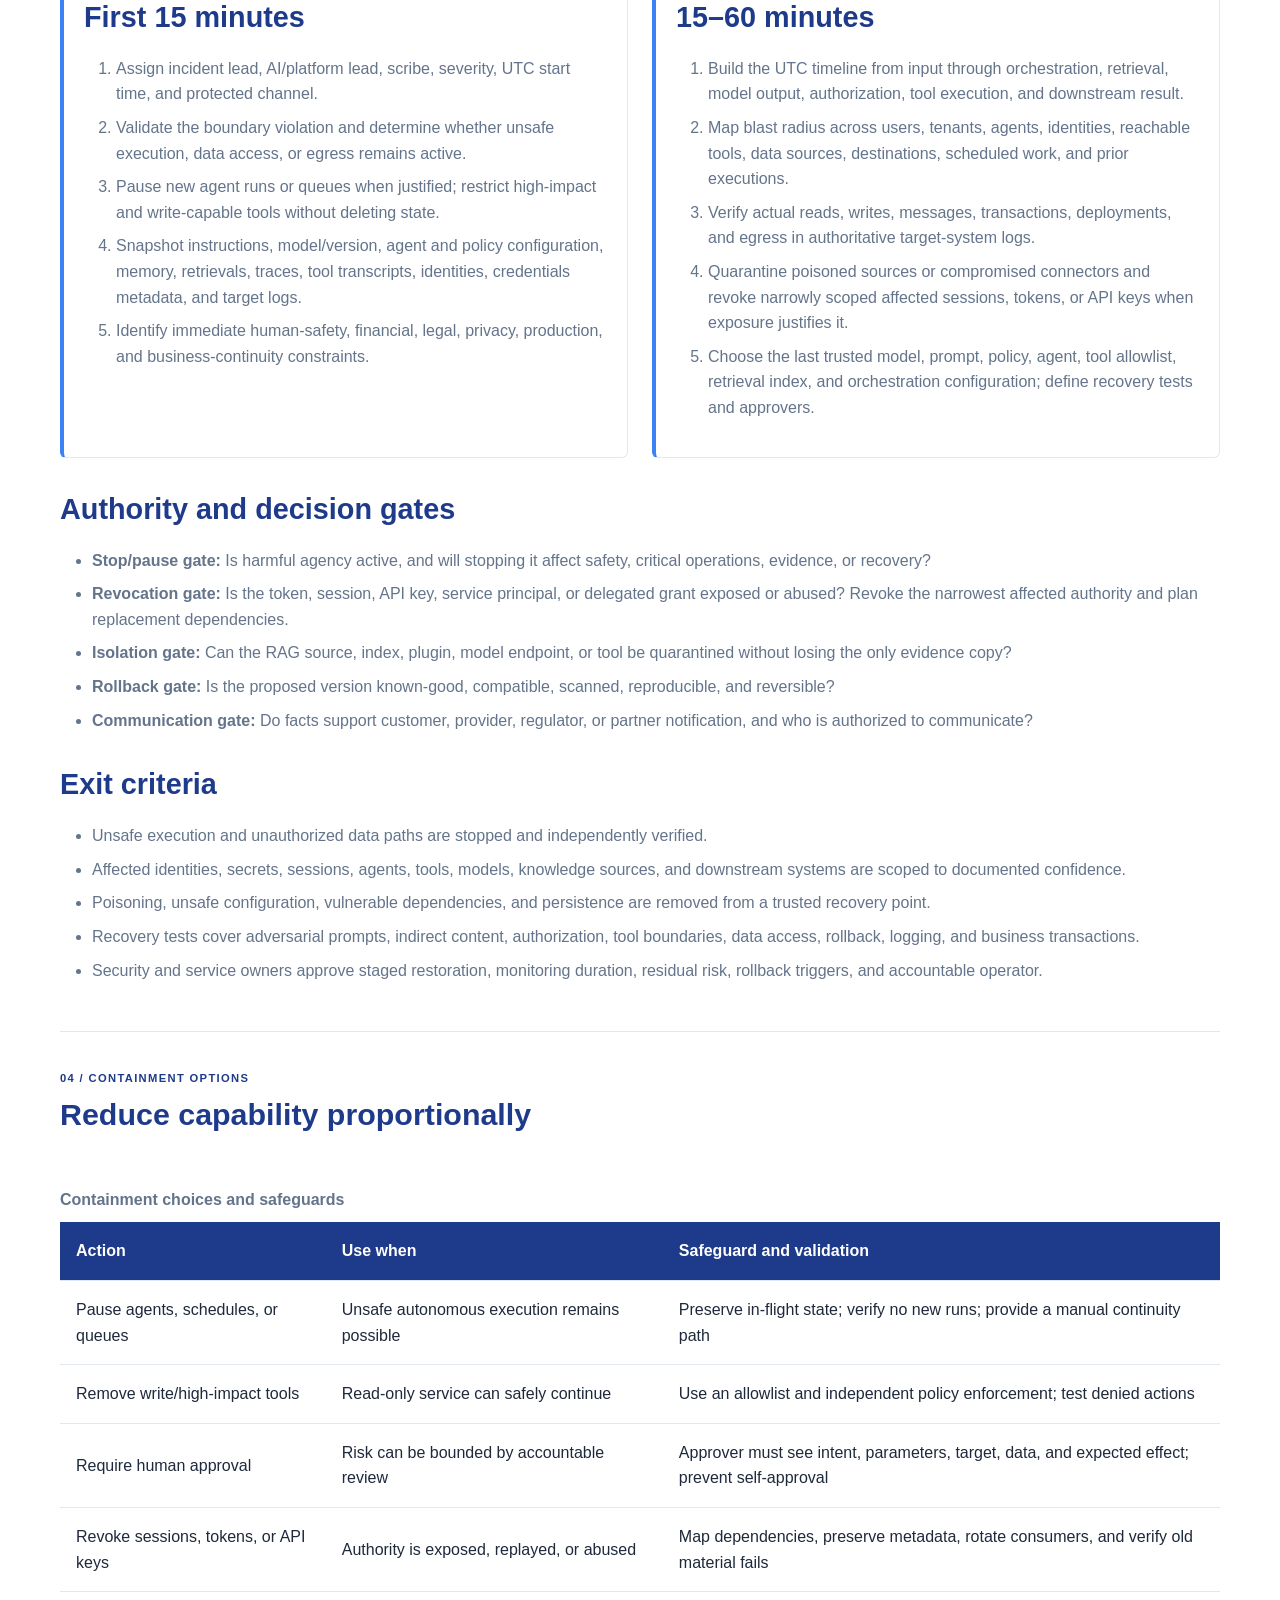
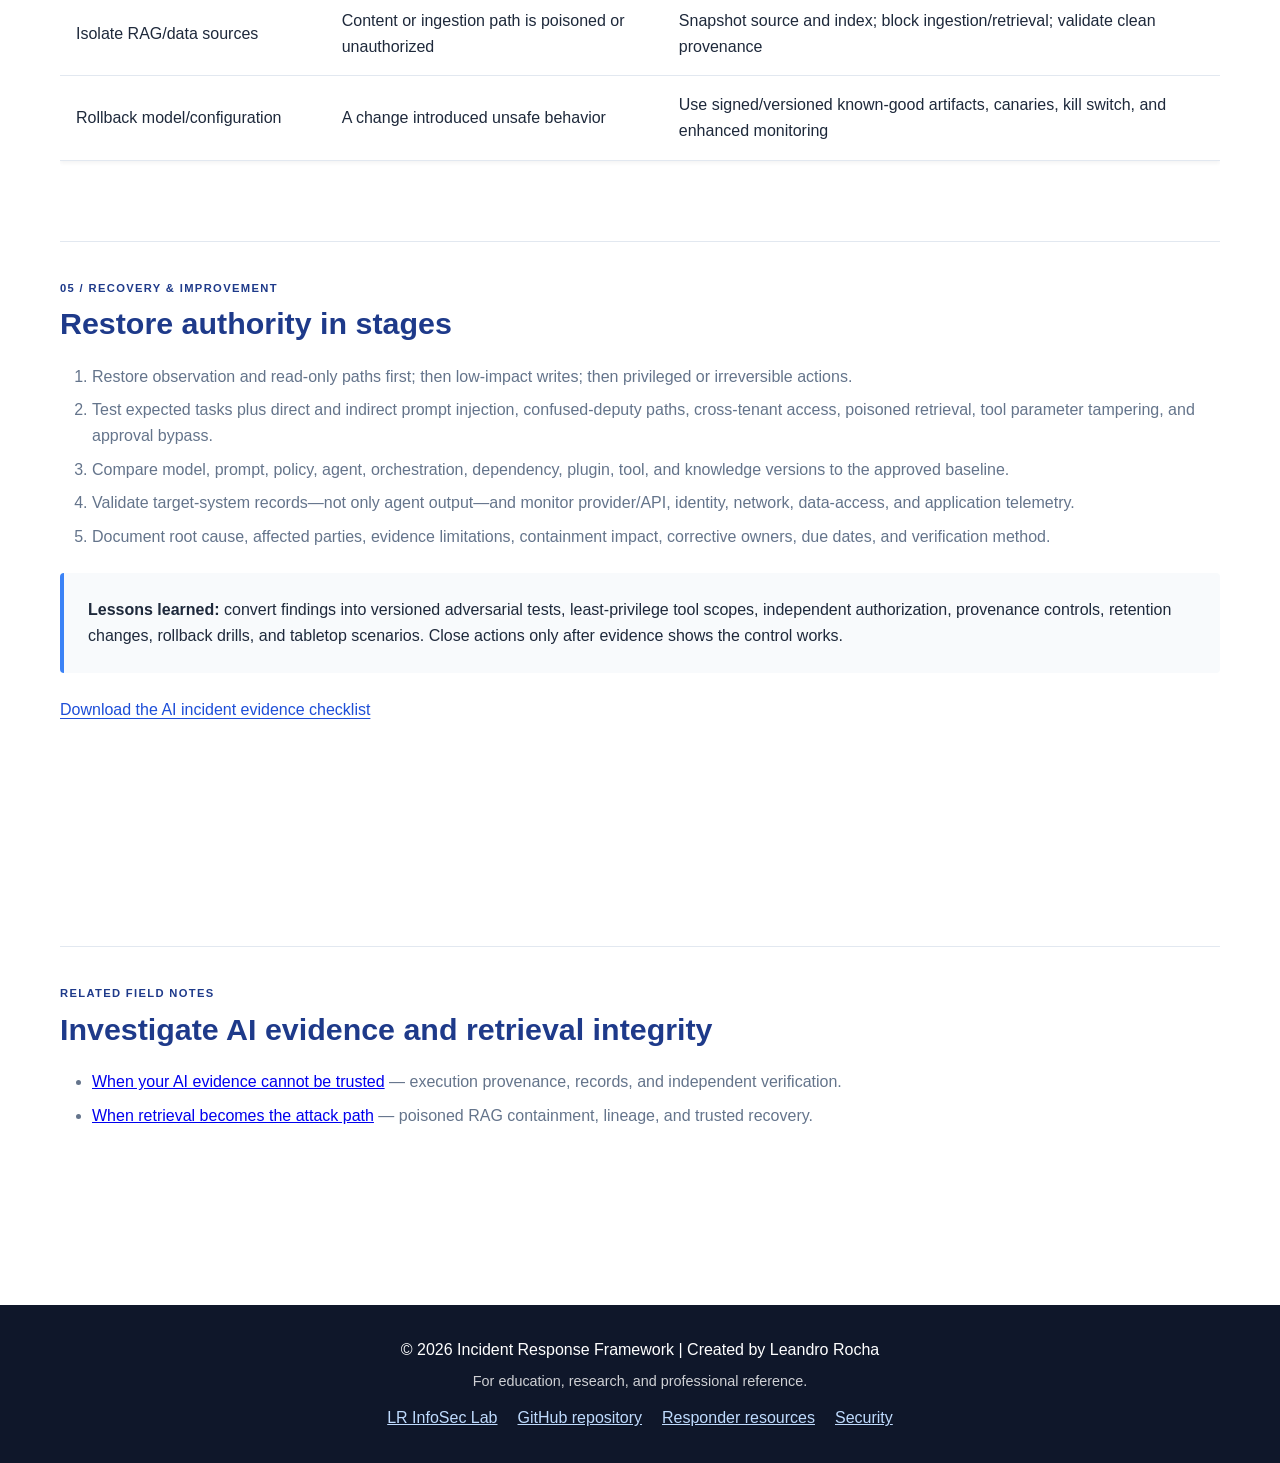
==== commit a55c45cc: "Bound external link checks and connect AI response field notes" ====
--- a/ai-security-ir.html
+++ b/ai-security-ir.html
@@ -27,6 +27,6 @@
         <div class="content-section operational-section" id="containment"><span class="resource-tag">04 / CONTAINMENT OPTIONS</span><h2>Reduce capability proportionally</h2><div class="table-scroll" tabindex="0" aria-label="AI containment options, horizontally scrollable"><table><caption>Containment choices and safeguards</caption><thead><tr><th scope="col">Action</th><th scope="col">Use when</th><th scope="col">Safeguard and validation</th></tr></thead><tbody><tr><td>Pause agents, schedules, or queues</td><td>Unsafe autonomous execution remains possible</td><td>Preserve in-flight state; verify no new runs; provide a manual continuity path</td></tr><tr><td>Remove write/high-impact tools</td><td>Read-only service can safely continue</td><td>Use an allowlist and independent policy enforcement; test denied actions</td></tr><tr><td>Require human approval</td><td>Risk can be bounded by accountable review</td><td>Approver must see intent, parameters, target, data, and expected effect; prevent self-approval</td></tr><tr><td>Revoke sessions, tokens, or API keys</td><td>Authority is exposed, replayed, or abused</td><td>Map dependencies, preserve metadata, rotate consumers, and verify old material fails</td></tr><tr><td>Isolate RAG/data sources</td><td>Content or ingestion path is poisoned or unauthorized</td><td>Snapshot source and index; block ingestion/retrieval; validate clean provenance</td></tr><tr><td>Rollback model/configuration</td><td>A change introduced unsafe behavior</td><td>Use signed/versioned known-good artifacts, canaries, kill switch, and enhanced monitoring</td></tr></tbody></table></div></div>
 
         <div class="content-section operational-section" id="recovery"><span class="resource-tag">05 / RECOVERY &amp; IMPROVEMENT</span><h2>Restore authority in stages</h2><ol><li>Restore observation and read-only paths first; then low-impact writes; then privileged or irreversible actions.</li><li>Test expected tasks plus direct and indirect prompt injection, confused-deputy paths, cross-tenant access, poisoned retrieval, tool parameter tampering, and approval bypass.</li><li>Compare model, prompt, policy, agent, orchestration, dependency, plugin, tool, and knowledge versions to the approved baseline.</li><li>Validate target-system records—not only agent output—and monitor provider/API, identity, network, data-access, and application telemetry.</li><li>Document root cause, affected parties, evidence limitations, containment impact, corrective owners, due dates, and verification method.</li></ol><div class="info-box"><strong>Lessons learned:</strong> convert findings into versioned adversarial tests, least-privilege tool scopes, independent authorization, provenance controls, retention changes, rollback drills, and tabletop scenarios. Close actions only after evidence shows the control works.</div><p><a class="text-link" href="resources/templates/ai-incident-evidence-checklist.md" download>Download the AI incident evidence checklist</a></p></div>
-    </div></section></main>
+    </div></section><section class="section"><div class="container"><div class="content-section operational-section"><span class="resource-tag">RELATED FIELD NOTES</span><h2>Investigate AI evidence and retrieval integrity</h2><ul><li><a href="https://lrinfosec.com/articles/when-your-ai-evidence-cannot-be-trusted/">When your AI evidence cannot be trusted</a> — execution provenance, records, and independent verification.</li><li><a href="https://lrinfosec.com/articles/poisoned-rag-pipelines/">When retrieval becomes the attack path</a> — poisoned RAG containment, lineage, and trusted recovery.</li></ul></div></div></section></main>
     <footer><div class="container"><p>&copy; 2026 Incident Response Framework | Created by Leandro Rocha</p><p class="footer-note">For education, research, and professional reference.</p><div class="site-footer-links"><a href="https://lrinfosec.com/">LR InfoSec Lab</a><a href="https://github.com/leandroer/IncidentResponse">GitHub repository</a><a href="resources.html">Responder resources</a><a href="security.txt">Security</a></div></div></footer><script src="js/main.js"></script>
 </body></html>
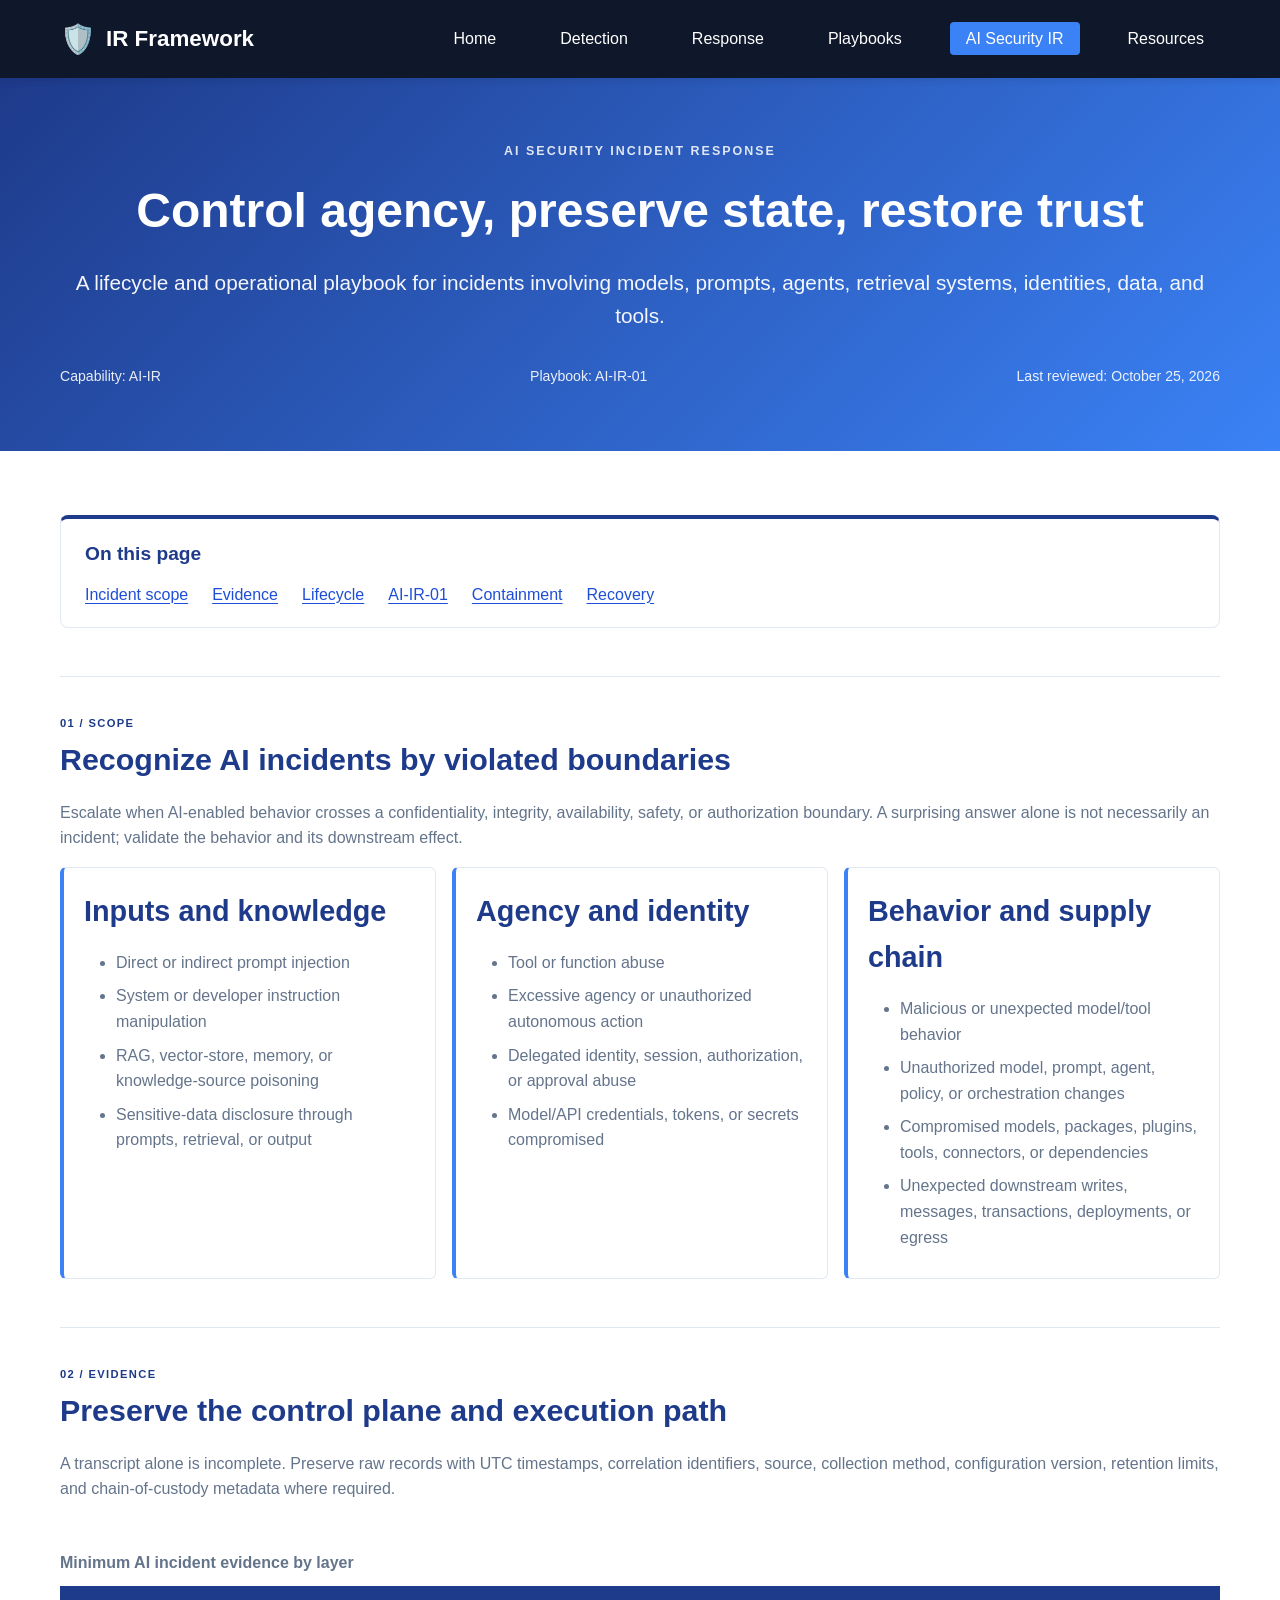
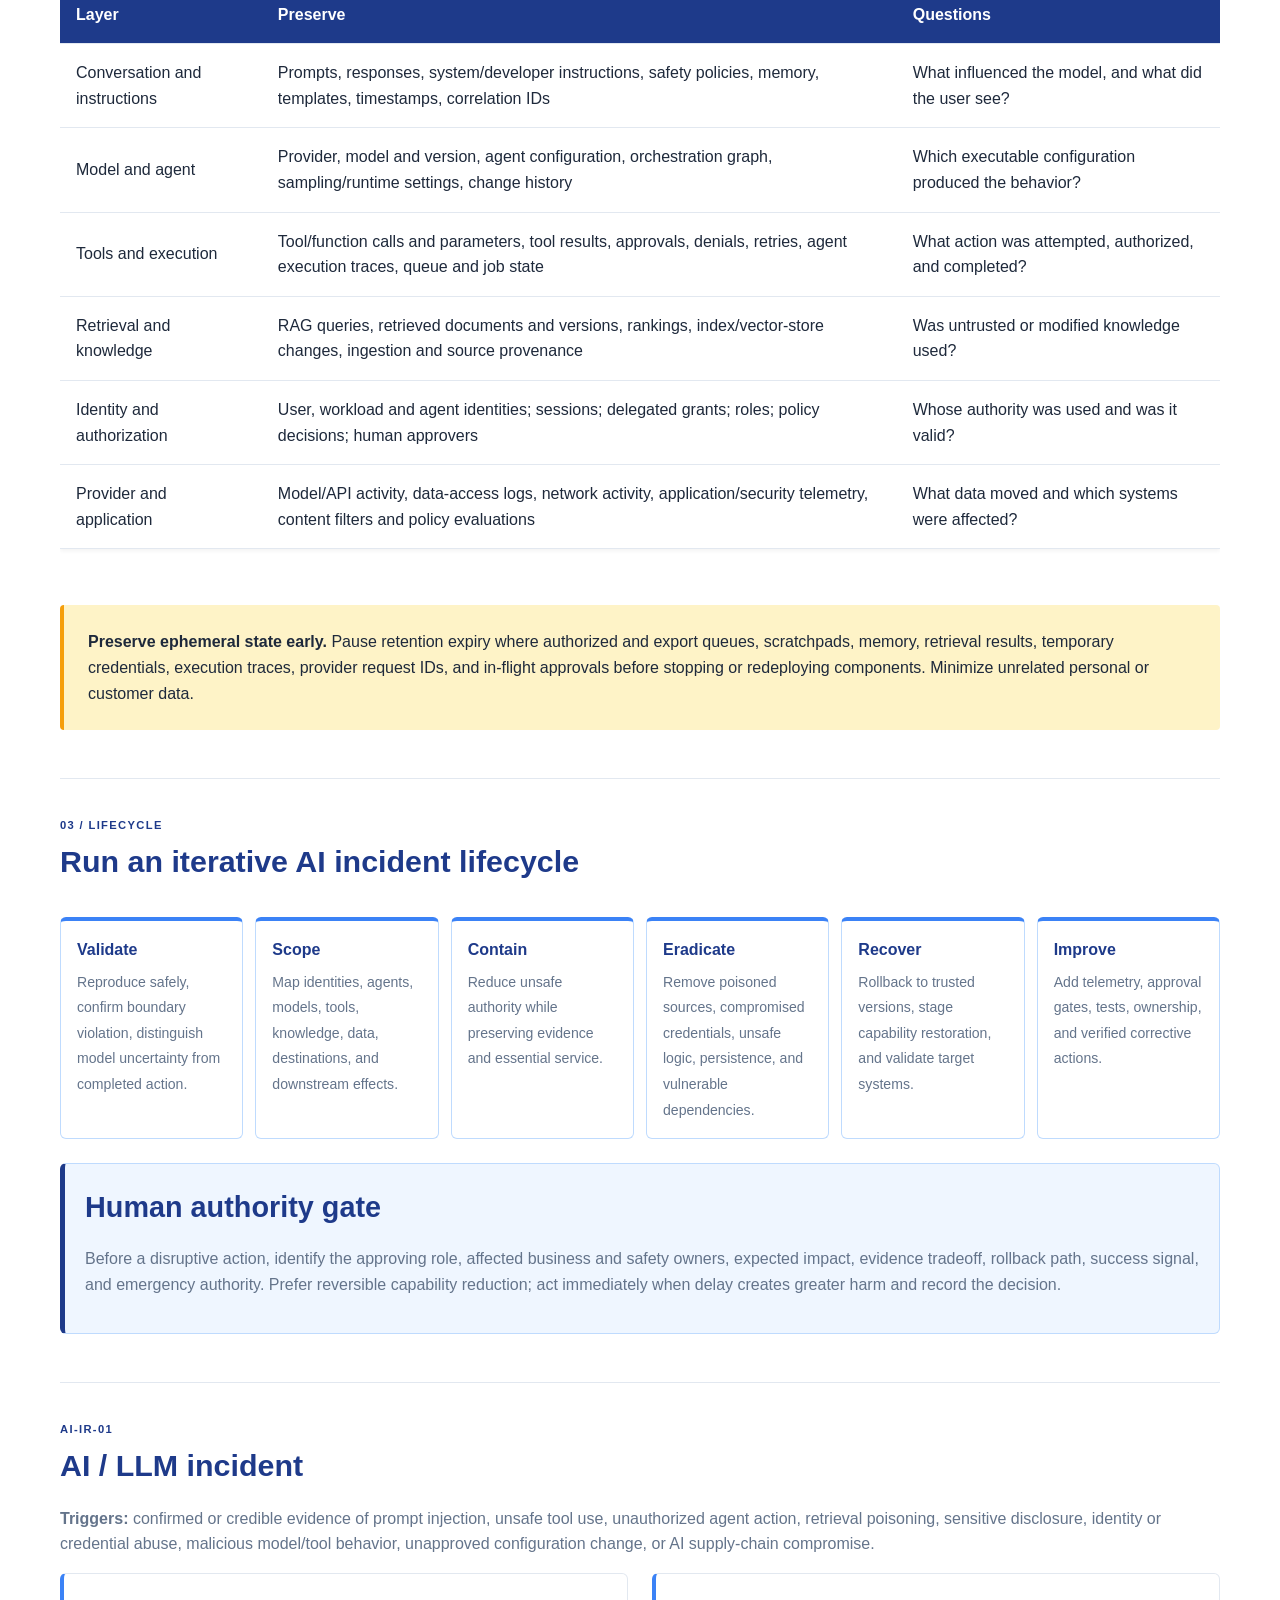
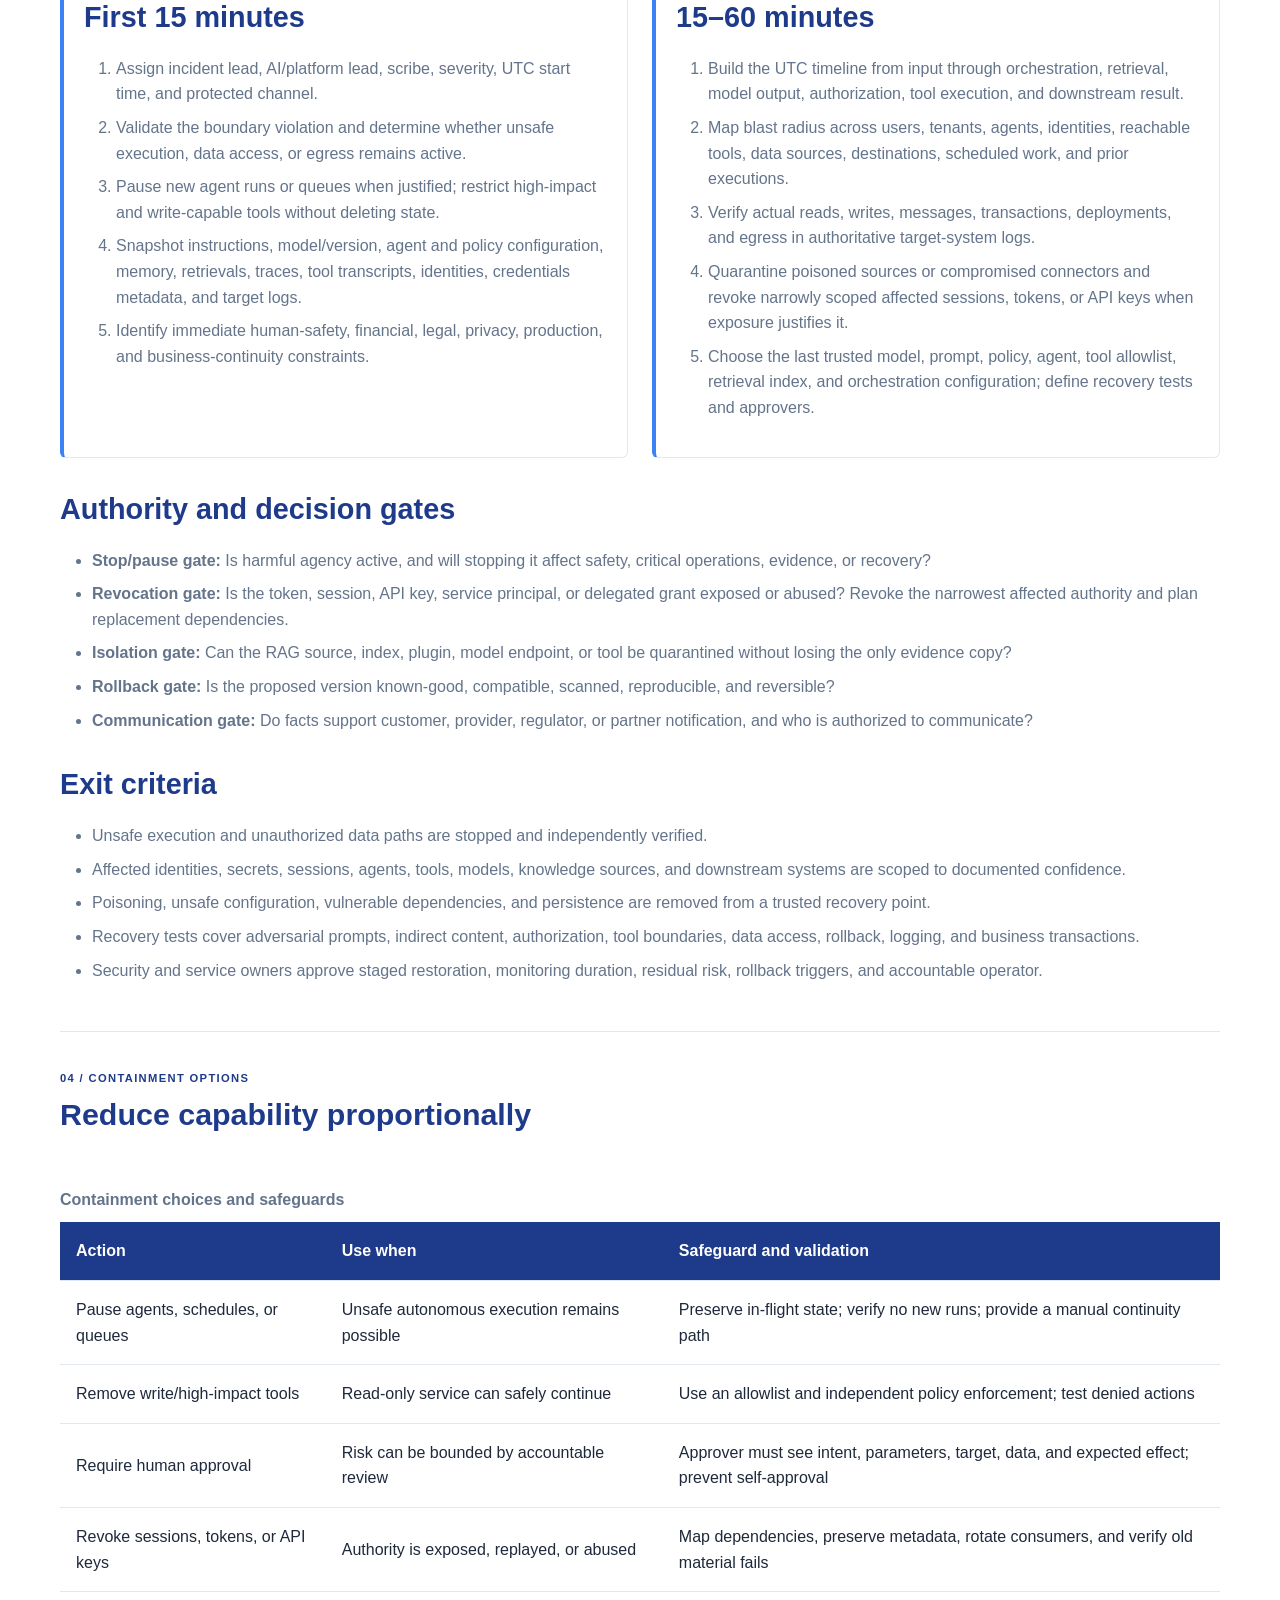
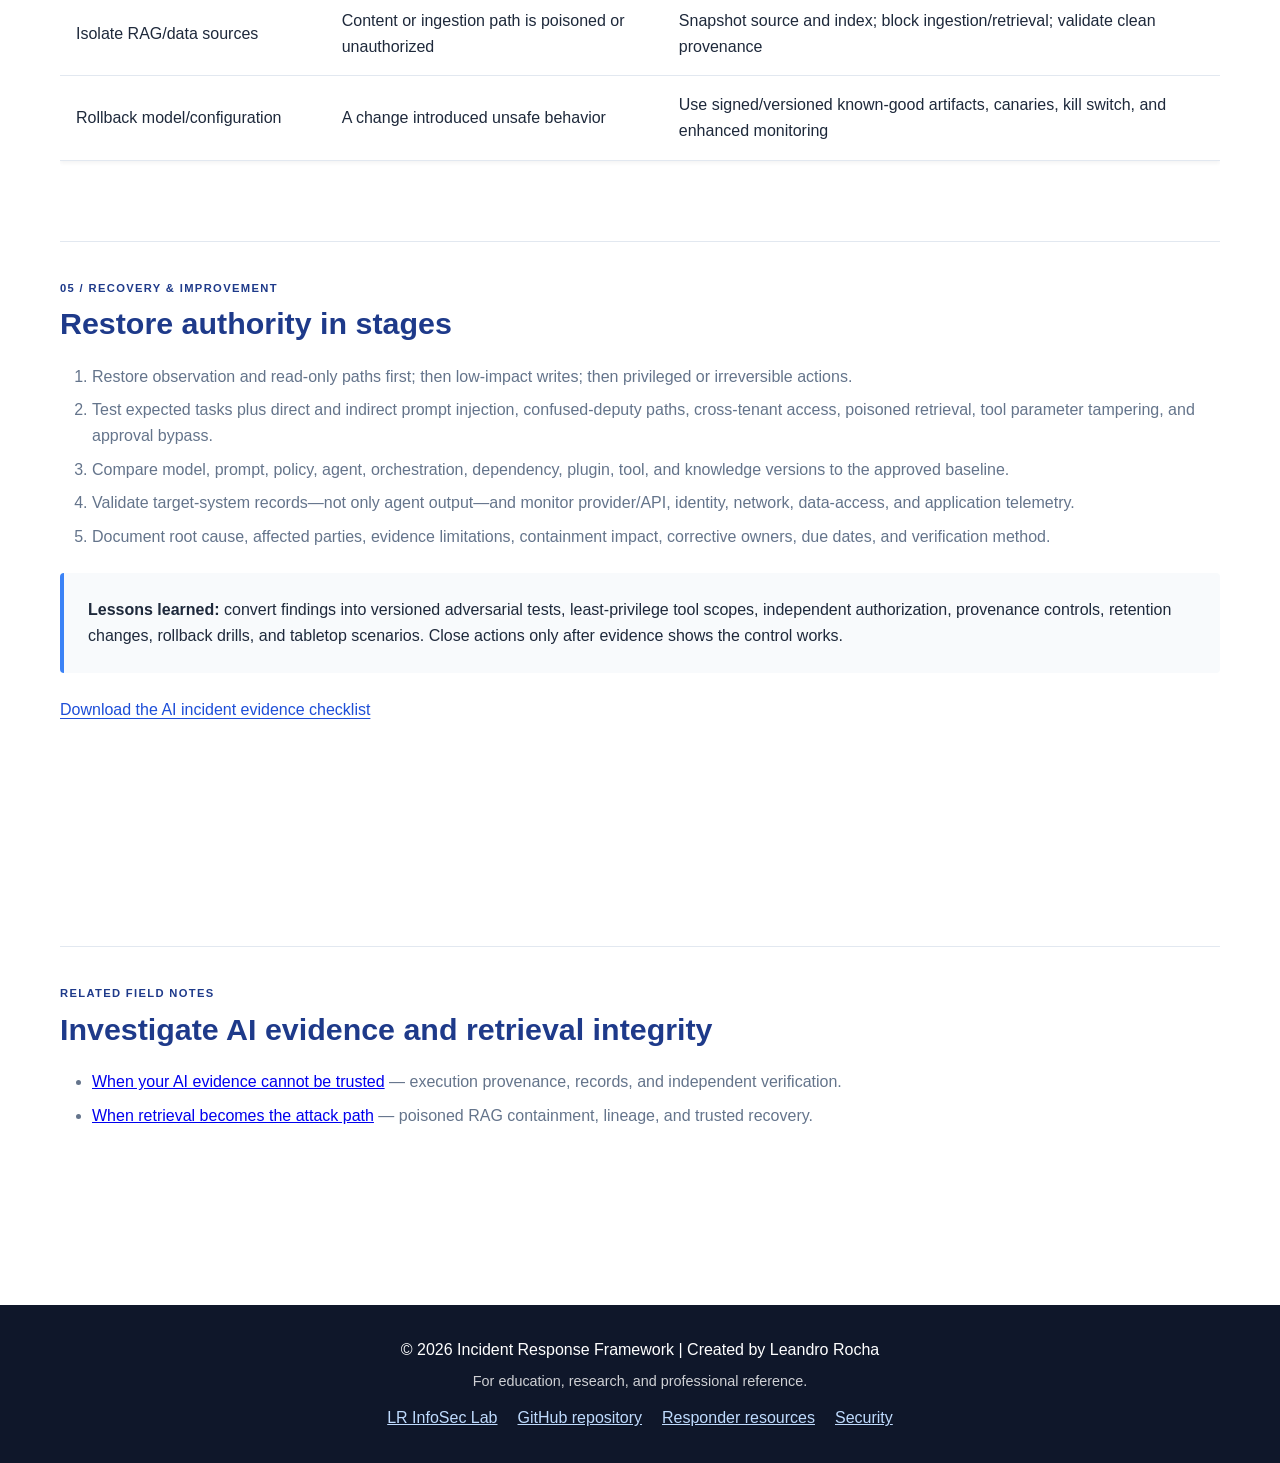
==== commit c3d26c26: "Synchronize framework review dates" ====
--- a/ai-security-ir.html
+++ b/ai-security-ir.html
@@ -10,7 +10,7 @@
 <body>
     <a class="skip-link" href="#main-content">Skip to main content</a>
     <nav class="navbar" aria-label="Primary navigation"><div class="nav-container"><a class="nav-logo nav-logo-link" href="index.html" aria-label="IR Framework home"><span class="logo-icon" aria-hidden="true">🛡️</span><span class="logo-text">IR Framework</span></a><ul class="nav-menu"><li><a href="index.html">Home</a></li><li><a href="detection.html">Detection</a></li><li><a href="response.html">Response</a></li><li><a href="playbooks.html">Playbooks</a></li><li><a href="ai-security-ir.html" class="active" aria-current="page">AI Security IR</a></li><li><a href="resources.html">Resources</a></li></ul><button class="mobile-menu-toggle" type="button" aria-label="Open navigation menu" aria-expanded="false">☰</button></div></nav>
-    <header class="hero hero-compact"><div class="container"><p class="eyebrow">AI SECURITY INCIDENT RESPONSE</p><h1>Control agency, preserve state, restore trust</h1><p class="hero-subtitle">A lifecycle and operational playbook for incidents involving models, prompts, agents, retrieval systems, identities, data, and tools.</p><div class="version-bar"><span>Capability: AI-IR</span><span>Playbook: AI-IR-01</span><span>Last reviewed: September 1, 2026</span></div></div></header>
+    <header class="hero hero-compact"><div class="container"><p class="eyebrow">AI SECURITY INCIDENT RESPONSE</p><h1>Control agency, preserve state, restore trust</h1><p class="hero-subtitle">A lifecycle and operational playbook for incidents involving models, prompts, agents, retrieval systems, identities, data, and tools.</p><div class="version-bar"><span>Capability: AI-IR</span><span>Playbook: AI-IR-01</span><span>Last reviewed: October 25, 2026</span></div></div></header>
     <main id="main-content"><section><div class="container">
         <nav class="page-index" aria-label="AI Security Incident Response sections"><h2>On this page</h2><div class="page-index-links"><a href="#scope">Incident scope</a><a href="#evidence">Evidence</a><a href="#lifecycle">Lifecycle</a><a href="#playbook">AI-IR-01</a><a href="#containment">Containment</a><a href="#recovery">Recovery</a></div></nav>
 
